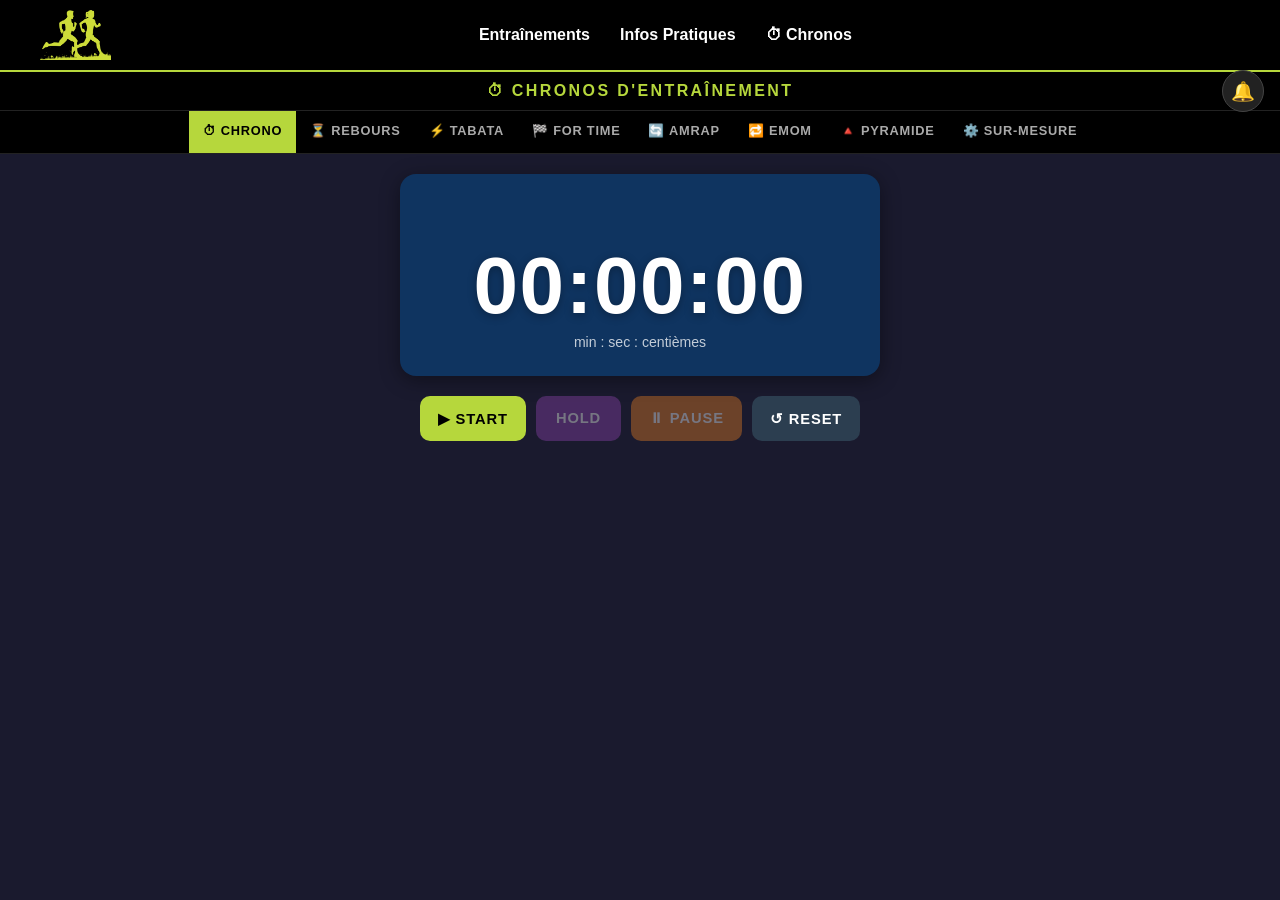
==== chrono.html @ 5da2db9c "Add files via upload" ====
<!DOCTYPE html>
<html lang="fr">
<head>
    <meta charset="UTF-8">
    <meta name="viewport" content="width=device-width, initial-scale=1.0">
    <link rel="icon" type="image/png" href="images/2090184-cddc39_ico.png">
    <title>Chronos d'entraînement</title>
    <link rel="stylesheet" href="style.css">
    <style>
        :root {
            --travail-bg:    #c0392b;
            --travail-bg2:   #e74c3c;
            --repos-bg:      #1a3a6b;
            --repos-bg2:     #2760ae;
            --countdown-bg:  #d35400;
            --countdown-bg2: #e67e22;
            --card-bg:       #0f3460;
            --neutral-bg:    #1a1a2e;
            --accent:        #b6d73c;
            --text-light:    #f0f0f0;
            --text-dim:      #aaa;
            --btn-radius:    10px;
            --shadow:        0 4px 20px rgba(0,0,0,0.4);
        }

        body { background: var(--neutral-bg); color: var(--text-light); }
        nav  { border-bottom: 2px solid var(--accent); }

        /* ── Bandeau titre ── */
        .chrono-topbar {
            background: #000;
            padding: 10px 20px;
            display: flex;
            align-items: center;
            justify-content: center;
            border-bottom: 1px solid #222;
            position: relative;
        }
        .chrono-topbar h2 {
            font-size: 1em;
            font-weight: 700;
            letter-spacing: 0.15em;
            text-transform: uppercase;
            color: var(--accent);
            margin: 0;
            text-align: center;
        }
        .btn-mute {
            position: absolute;
            right: 16px;
            background: #222;
            border: 1px solid #444;
            color: #fff;
            border-radius: 50%;
            width: 42px; height: 42px;
            font-size: 1.2em;
            cursor: pointer;
            display: flex;
            align-items: center;
            justify-content: center;
            transition: background 0.2s;
        }
        .btn-mute:hover { background: #333; }
        .btn-mute.muted { background: #c0392b; border-color: #e74c3c; }

        /* ── Onglets centrés ── */
        .chrono-tabs {
            display: flex;
            flex-wrap: wrap;
            justify-content: center;
            background: #000;
            border-bottom: 1px solid #222;
        }
        .chrono-tab {
            flex: 0 0 auto;
            padding: 12px 14px;
            background: none;
            border: none;
            color: var(--text-dim);
            font-family: sans-serif;
            font-size: 0.8em;
            font-weight: 700;
            text-transform: uppercase;
            letter-spacing: 0.06em;
            cursor: pointer;
            border-bottom: 3px solid transparent;
            transition: all 0.2s;
            white-space: nowrap;
        }
        .chrono-tab.active {
            color: #000;
            background: var(--accent);
            border-bottom-color: var(--accent);
        }
        .chrono-tab:hover { color: #fff; background: #1a1a1a; }

        /* Sur très petit écran, 2 lignes de 2-3 onglets */
        @media (max-width: 400px) {
            .chrono-tab { padding: 10px 10px; font-size: 0.72em; }
        }

        /* ── Panels ── */
        .chrono-panel { display: none; padding: 20px 16px; max-width: 480px; margin: 0 auto; }
        .chrono-panel.active { display: block; }

        /* ── Affichage principal ── */
        .phase-display {
            border-radius: 16px;
            padding: 28px 20px 22px;
            text-align: center;
            margin-bottom: 20px;
            transition: background 0.4s ease;
            background: var(--card-bg);
            box-shadow: var(--shadow);
        }
        .phase-display.phase-travail  { background: linear-gradient(135deg, var(--travail-bg), var(--travail-bg2)); }
        .phase-display.phase-repos    { background: linear-gradient(135deg, var(--repos-bg), var(--repos-bg2)); }
        .phase-display.phase-countdown {
            background: linear-gradient(135deg, var(--countdown-bg), var(--countdown-bg2));
            animation: pulse-cd 0.5s ease infinite alternate;
        }
        @keyframes pulse-cd {
            from { transform: scale(1); }
            to   { transform: scale(1.02); }
        }

        .phase-label {
            font-size: 1.4em; font-weight: 900;
            letter-spacing: 0.2em; text-transform: uppercase;
            color: rgba(255,255,255,0.9);
            margin-bottom: 6px; min-height: 1.6em;
        }
        .chrono-time {
            font-size: 5em; font-weight: 900; color: #fff;
            line-height: 1; letter-spacing: 0.02em;
            text-shadow: 0 2px 10px rgba(0,0,0,0.3);
            margin: 8px 0; font-variant-numeric: tabular-nums;
        }
        .chrono-time.small { font-size: 3.8em; }
        .chrono-sub  { font-size: 0.88em; color: rgba(255,255,255,0.75); margin-top: 6px; min-height: 1.4em; }
        .chrono-next { font-size: 0.82em; color: rgba(255,255,255,0.6); margin-top: 4px; font-style: italic; min-height: 1.2em; }

        .progress-bar-wrap {
            background: rgba(0,0,0,0.25); border-radius: 10px;
            height: 8px; margin-top: 14px; overflow: hidden;
        }
        .progress-bar-fill {
            height: 100%; border-radius: 10px;
            background: rgba(255,255,255,0.8); transition: width 0.5s linear;
        }

        /* ── Config ── */
        .chrono-config {
            background: #0f1b35; border-radius: 12px;
            padding: 16px; margin-bottom: 18px; border: 1px solid #1e3050;
        }
        .config-title {
            font-size: 0.85em; font-weight: 800;
            text-transform: uppercase; letter-spacing: 0.1em;
            color: var(--accent); margin: 0 0 12px;
        }
        .config-row {
            display: flex; align-items: center;
            gap: 10px; margin-bottom: 12px; flex-wrap: nowrap;
        }
        .config-row label { font-size: 0.85em; color: var(--text-dim); flex: 1; min-width: 110px; }

        /* Stepper +/- */
        .stepper {
            display: flex; align-items: center;
            border-radius: 10px; overflow: hidden; border: 1px solid #2a3a5a;
        }
        .btn-step {
            background: #1a2a4a; border: none; color: var(--accent);
            font-size: 1.3em; font-weight: 700;
            width: 42px; height: 42px; cursor: pointer;
            display: flex; align-items: center; justify-content: center;
            transition: background 0.15s; flex-shrink: 0;
            -webkit-tap-highlight-color: transparent;
        }
        .btn-step:hover  { background: #243a5a; }
        .btn-step:active { background: #0f1b35; }
        .config-input {
            background: #0f1b35; border: none;
            border-left: 1px solid #2a3a5a; border-right: 1px solid #2a3a5a;
            color: #fff; padding: 0; font-size: 1.1em; font-weight: 700;
            width: 60px; height: 42px; text-align: center;
            -moz-appearance: textfield;
        }
        .config-input::-webkit-outer-spin-button,
        .config-input::-webkit-inner-spin-button { -webkit-appearance: none; }
        .config-input:focus { outline: none; background: #1a2a4a; color: var(--accent); }

        /* ── Boutons contrôle ── */
        .chrono-controls {
            display: flex; gap: 10px;
            justify-content: center; flex-wrap: wrap;
        }
        .btn-chrono {
            padding: 14px 18px; border: none;
            border-radius: var(--btn-radius);
            font-family: sans-serif; font-size: 0.92em; font-weight: 700;
            letter-spacing: 0.06em; cursor: pointer;
            transition: all 0.15s ease; text-transform: uppercase;
            min-width: 85px;
            -webkit-tap-highlight-color: transparent;
        }
        .btn-chrono:active { transform: scale(0.96); }
        .btn-chrono:disabled { opacity: 0.4; cursor: not-allowed; transform: none; }

        /* Couleurs de base */
        .btn-start { background: var(--accent); color: #000; }
        .btn-start:hover:not(:disabled) { background: #a0c030; }

        .btn-hold  { background: #8e44ad; color: #fff; }
        .btn-hold:hover:not(:disabled) { background: #6c3483; }
        .btn-hold.btn-active { background: #f39c12; color: #000; }

        .btn-pause { background: #e67e22; color: #fff; }
        .btn-pause:hover:not(:disabled) { background: #d35400; }
        .btn-pause.btn-active { background: #c0392b; color: #fff; }

        .btn-reset { background: #2c3e50; color: #fff; }
        .btn-reset:hover { background: #1a252f; }

        /* ── Stats rounds ── */
        .rounds-display { display: flex; justify-content: center; gap: 24px; margin-bottom: 16px; }
        .round-stat .val { font-size: 2.2em; font-weight: 900; color: var(--accent); line-height: 1; text-align: center; }
        .round-stat .lbl { font-size: 0.72em; color: var(--text-dim); text-transform: uppercase; letter-spacing: 0.08em; text-align: center; }

        /* ── Séquence sur-mesure ── */
        .sequence-list { list-style: none; padding: 0; margin: 0 0 10px; }
        .sequence-item {
            display: flex; align-items: center; gap: 8px;
            padding: 8px 10px; background: #1a2a4a;
            border-radius: 8px; margin-bottom: 6px; border-left: 4px solid #2a3a5a;
        }
        .sequence-item.type-travail      { border-left-color: #e74c3c; }
        .sequence-item.type-repos        { border-left-color: #2760ae; }
        .sequence-item.type-echauffement { border-left-color: #3498db; }
        .sequence-item.type-retour       { border-left-color: #9b59b6; }

        .sequence-item {
            flex-wrap: wrap; box-sizing: border-box;
        }
        .sequence-item select {
            background: #0f1b35; border: 1px solid #2a3a5a;
            border-radius: 6px; color: #fff; padding: 7px 8px;
            font-size: 0.82em; flex: 1; min-width: 0; width: 100%;
            box-sizing: border-box;
        }
        .seq-bottom-row {
            display: flex; align-items: center; gap: 6px;
            width: 100%; margin-top: 6px; box-sizing: border-box;
        }
        .seq-stepper { display: flex; align-items: center; border-radius: 8px; overflow: hidden; border: 1px solid #2a3a5a; flex: 1; min-width: 0; }
        .seq-stepper .btn-step    { width: 36px; height: 36px; font-size: 1.1em; flex-shrink: 0; }
        .seq-stepper .config-input { flex: 1; height: 36px; font-size: 0.95em; min-width: 0; width: 0; }

        .btn-del-seq {
            background: #c0392b; border: none; color: #fff;
            border-radius: 6px; width: 36px; height: 36px;
            cursor: pointer; font-size: 0.9em;
            display: flex; align-items: center; justify-content: center; flex-shrink: 0;
        }
        @media (min-width: 400px) {
            .sequence-item { flex-wrap: nowrap; }
            .seq-bottom-row { width: auto; margin-top: 0; }
        }
        .btn-add-seq {
            width: 100%; padding: 11px; background: #1a2a4a;
            border: 1px dashed #2a3a5a; border-radius: 8px;
            color: var(--accent); font-size: 0.9em; cursor: pointer;
            transition: background 0.2s; font-weight: 600;
        }
        .btn-add-seq:hover { background: #243a5a; }

        /* Score counters FOR TIME / AMRAP */
        .score-counters {
            background: #0f1b35; border-radius: 12px;
            padding: 16px; border: 1px solid #1e3050;
            display: flex; flex-direction: column; gap: 12px;
        }
        .score-counter-row {
            display: flex; align-items: center;
            justify-content: space-between; gap: 12px;
        }
        .score-label {
            font-size: 1em; font-weight: 700;
            color: var(--text-light); letter-spacing: 0.08em;
            min-width: 100px;
        }
        .score-counters .stepper { flex-shrink: 0; }
        .score-counters .config-input {
            width: 70px; font-size: 1.3em; font-weight: 900;
            color: var(--accent);
        }
        .score-counters .btn-step {
            width: 48px; height: 48px; font-size: 1.5em;
        }

        /* ── Responsive ── */
        @media (max-width: 480px) {
            .chrono-time       { font-size: 4em; }
            .chrono-time.small { font-size: 3em; }
            .btn-chrono        { padding: 12px 12px; font-size: 0.85em; min-width: 72px; }
            .config-row label  { font-size: 0.8em; min-width: 90px; }
        }
    </style>
</head>
<body>

<nav>
    <div class="nav-container">
        <div class="logo">
            <a href="index.html"><img src="images/2090184-cddc39.png" alt="Logo"></a>
        </div>
        <ul>
            <li>
                <a href="#">Entraînements</a>
                <ul class="submenu">
                    <li><a href="index.html">Crosstraining - Renfo - Muscu</a></li>
                    <li><a href="LL_pompes.html">S'améliorer au LL et pompes</a></li>
                    <li><a href="course.html">Course à pied</a></li>
                    <li><a href="velo.html">Vélo</a></li>
                </ul>
            </li>
            <li>
                <a href="#">Infos Pratiques</a>
                <ul class="submenu">
                    <li><a href="mode_emploi.html">Modes d'emploi</a></li>
                    <li><a href="conseils.html">Conseils</a></li>
                </ul>
            </li>
            <li><a href="chrono.html">⏱ Chronos</a></li>
        </ul>
        <div class="nav-spacer"></div>
    </div>
</nav>

<div class="chrono-topbar">
    <h2>⏱ Chronos d'entraînement</h2>
    <button class="btn-mute" id="btn-mute-global" onclick="toggleMute()" title="Son on/off">🔔</button>
</div>

<div class="chrono-tabs">
    <button class="chrono-tab active" onclick="showTab('simple', this)">⏱ Chrono</button>
    <button class="chrono-tab" onclick="showTab('countdown', this)">⏳ Rebours</button>
    <button class="chrono-tab" onclick="showTab('tabata', this)">⚡ Tabata</button>
    <button class="chrono-tab" onclick="showTab('fortime', this)">🏁 For Time</button>
    <button class="chrono-tab" onclick="showTab('amrap', this)">🔄 AMRAP</button>
    <button class="chrono-tab" onclick="showTab('emom', this)">🔁 EMOM</button>
    <button class="chrono-tab" onclick="showTab('pyramide', this)">🔺 Pyramide</button>
    <button class="chrono-tab" onclick="showTab('surmesure', this)">⚙️ Sur-Mesure</button>
</div>

<!-- ══════════════════════════════
     PANEL 1 — CHRONOMÈTRE
══════════════════════════════ -->
<div class="chrono-panel active" id="panel-simple">
    <div class="phase-display" id="simple-display">
        <div class="phase-label" id="simple-label"></div>
        <div class="chrono-time" id="simple-time">00:00:00</div>
        <div class="chrono-sub">min : sec : centièmes</div>
    </div>
    <div class="chrono-controls">
        <button class="btn-chrono btn-start" id="btn-simple-start" onclick="simpleStart()">▶ Start</button>
        <button class="btn-chrono btn-hold"  id="btn-simple-hold"  onclick="simpleHold()"  disabled>Hold</button>
        <button class="btn-chrono btn-pause" id="btn-simple-pause" onclick="simplePause()" disabled>⏸ Pause</button>
        <button class="btn-chrono btn-reset" onclick="simpleReset()">↺ Reset</button>
    </div>
</div>

<!-- ══════════════════════════════
     PANEL 2 — COMPTE À REBOURS
══════════════════════════════ -->
<div class="chrono-panel" id="panel-countdown">
    <div class="chrono-config">
        <p class="config-title">⚙️ Configuration</p>
        <div class="config-row">
            <label>Minutes</label>
            <div class="stepper">
                <button class="btn-step" onclick="step('cd-min', -1)">−</button>
                <input type="number" class="config-input" id="cd-min" value="10" min="0" max="99">
                <button class="btn-step" onclick="step('cd-min', 1)">+</button>
            </div>
        </div>
        <div class="config-row">
            <label>Secondes</label>
            <div class="stepper">
                <button class="btn-step" onclick="step('cd-sec', -5)">−</button>
                <input type="number" class="config-input" id="cd-sec" value="0" min="0" max="55" step="5">
                <button class="btn-step" onclick="step('cd-sec', 5)">+</button>
            </div>
        </div>
    </div>
    <div class="phase-display" id="countdown-display">
        <div class="phase-label" id="countdown-label">PRÊT</div>
        <div class="chrono-time" id="countdown-time">10:00</div>
        <div class="chrono-sub" id="countdown-sub"></div>
        <div class="progress-bar-wrap">
            <div class="progress-bar-fill" id="countdown-bar" style="width:100%"></div>
        </div>
    </div>
    <div class="chrono-controls">
        <button class="btn-chrono btn-start" id="btn-cd-start" onclick="countdownStart()">▶ Start</button>
        <button class="btn-chrono btn-pause" id="btn-cd-pause" onclick="countdownPause()" disabled>⏸ Pause</button>
        <button class="btn-chrono btn-reset" onclick="countdownReset()">↺ Reset</button>
    </div>
</div>

<!-- ══════════════════════════════
     PANEL 3 — TABATA
══════════════════════════════ -->
<div class="chrono-panel" id="panel-tabata">
    <div class="chrono-config">
        <p class="config-title">⚙️ Configuration</p>
        <div class="config-row">
            <label>Travail (sec)</label>
            <div class="stepper">
                <button class="btn-step" onclick="step('tab-work', -5)">−</button>
                <input type="number" class="config-input" id="tab-work" value="20" min="1" max="3600">
                <button class="btn-step" onclick="step('tab-work', 5)">+</button>
            </div>
        </div>
        <div class="config-row">
            <label>Pause (sec)</label>
            <div class="stepper">
                <button class="btn-step" onclick="step('tab-rest', -5)">−</button>
                <input type="number" class="config-input" id="tab-rest" value="10" min="1" max="3600">
                <button class="btn-step" onclick="step('tab-rest', 5)">+</button>
            </div>
        </div>
        <div class="config-row">
            <label>Rounds</label>
            <div class="stepper">
                <button class="btn-step" onclick="step('tab-rounds', -1)">−</button>
                <input type="number" class="config-input" id="tab-rounds" value="8" min="1" max="99">
                <button class="btn-step" onclick="step('tab-rounds', 1)">+</button>
            </div>
        </div>
    </div>
    <div class="rounds-display">
        <div class="round-stat"><div class="val" id="tab-cur">0</div><div class="lbl">Round</div></div>
        <div class="round-stat"><div class="val" id="tab-tot">8</div><div class="lbl">Total</div></div>
    </div>
    <div class="phase-display" id="tabata-display">
        <div class="phase-label" id="tabata-label">PRÊT</div>
        <div class="chrono-time small" id="tabata-time">20</div>
        <div class="chrono-sub" id="tabata-sub"></div>
        <div class="chrono-next" id="tabata-next"></div>
        <div class="progress-bar-wrap"><div class="progress-bar-fill" id="tabata-bar" style="width:100%"></div></div>
    </div>
    <div class="chrono-controls">
        <button class="btn-chrono btn-start" id="btn-tab-start" onclick="tabataStart()">▶ Start</button>
        <button class="btn-chrono btn-pause" id="btn-tab-pause" onclick="tabataPause()" disabled>⏸ Pause</button>
        <button class="btn-chrono btn-reset" onclick="tabataReset()">↺ Reset</button>
    </div>
</div>

<!-- ══════════════════════════════
     PANEL 4 — FOR TIME
══════════════════════════════ -->
<div class="chrono-panel" id="panel-fortime">
    <div class="phase-display" id="fortime-display">
        <div class="phase-label" id="fortime-label">PRÊT</div>
        <div class="chrono-time" id="fortime-time">00:00:00</div>
        <div class="chrono-sub">min : sec : centièmes</div>
    </div>
    <p style="text-align:center; color:var(--text-dim); font-size:0.85em; font-style:italic; margin: 0 0 16px;">
        💡 Lance le chrono et note ton score au fur et à mesure
    </p>
    <div class="score-counters">
        <div class="score-counter-row">
            <span class="score-label">🔁 ROUNDS</span>
            <div class="stepper">
                <button class="btn-step" onclick="scoreStep('ft-rounds', -1)">−</button>
                <input type="number" class="config-input" id="ft-rounds" value="0" min="0" max="999" readonly>
                <button class="btn-step" onclick="scoreStep('ft-rounds', 1)">+</button>
            </div>
        </div>
        <div class="score-counter-row">
            <span class="score-label">💪 REPS</span>
            <div class="stepper">
                <button class="btn-step" onclick="scoreStep('ft-reps', -1)">−</button>
                <input type="number" class="config-input" id="ft-reps" value="0" min="0" max="9999" readonly>
                <button class="btn-step" onclick="scoreStep('ft-reps', 1)">+</button>
            </div>
        </div>
    </div>
    <div class="chrono-controls" style="margin-top:16px;">
        <button class="btn-chrono btn-start" id="btn-ft-start" onclick="fortimeStart()">▶ Start</button>
        <button class="btn-chrono btn-pause" id="btn-ft-pause" onclick="fortimePause()" disabled>⏸ Pause</button>
        <button class="btn-chrono btn-reset" onclick="fortimeReset()">↺ Reset</button>
    </div>
</div>

<!-- ══════════════════════════════
     PANEL 5 — AMRAP
══════════════════════════════ -->
<div class="chrono-panel" id="panel-amrap">
    <div class="chrono-config">
        <p class="config-title">⚙️ Configuration</p>
        <div class="config-row">
            <label>Minutes</label>
            <div class="stepper">
                <button class="btn-step" onclick="step('amrap-min', -1)">−</button>
                <input type="number" class="config-input" id="amrap-min" value="20" min="0" max="99">
                <button class="btn-step" onclick="step('amrap-min', 1)">+</button>
            </div>
        </div>
        <div class="config-row">
            <label>Secondes</label>
            <div class="stepper">
                <button class="btn-step" onclick="step('amrap-sec', -5)">−</button>
                <input type="number" class="config-input" id="amrap-sec" value="0" min="0" max="55" step="5">
                <button class="btn-step" onclick="step('amrap-sec', 5)">+</button>
            </div>
        </div>
    </div>
    <div class="phase-display" id="amrap-display">
        <div class="phase-label" id="amrap-label">PRÊT</div>
        <div class="chrono-time" id="amrap-time">20:00</div>
        <div class="chrono-sub" id="amrap-sub"></div>
        <div class="progress-bar-wrap">
            <div class="progress-bar-fill" id="amrap-bar" style="width:100%"></div>
        </div>
    </div>
    <p style="text-align:center; color:var(--text-dim); font-size:0.85em; font-style:italic; margin: 0 0 16px;">
        💡 Lance le décompte et note ton score au fur et à mesure
    </p>
    <div class="score-counters">
        <div class="score-counter-row">
            <span class="score-label">🔁 ROUNDS</span>
            <div class="stepper">
                <button class="btn-step" onclick="scoreStep('amrap-rounds', -1)">−</button>
                <input type="number" class="config-input" id="amrap-rounds" value="0" min="0" max="999" readonly>
                <button class="btn-step" onclick="scoreStep('amrap-rounds', 1)">+</button>
            </div>
        </div>
        <div class="score-counter-row">
            <span class="score-label">💪 REPS</span>
            <div class="stepper">
                <button class="btn-step" onclick="scoreStep('amrap-reps', -1)">−</button>
                <input type="number" class="config-input" id="amrap-reps" value="0" min="0" max="9999" readonly>
                <button class="btn-step" onclick="scoreStep('amrap-reps', 1)">+</button>
            </div>
        </div>
    </div>
    <div class="chrono-controls" style="margin-top:16px;">
        <button class="btn-chrono btn-start" id="btn-amrap-start" onclick="amrapStart()">▶ Start</button>
        <button class="btn-chrono btn-pause" id="btn-amrap-pause" onclick="amrapPause()" disabled>⏸ Pause</button>
        <button class="btn-chrono btn-reset" onclick="amrapReset()">↺ Reset</button>
    </div>
</div>

<!-- ══════════════════════════════
     PANEL 6 — EMOM
══════════════════════════════ -->
<div class="chrono-panel" id="panel-emom">
    <div class="chrono-config">
        <p class="config-title">⚙️ Configuration</p>
        <div class="config-row">
            <label>Durée totale (min)</label>
            <div class="stepper">
                <button class="btn-step" onclick="step('emom-min', -1)">−</button>
                <input type="number" class="config-input" id="emom-min" value="10" min="1" max="99">
                <button class="btn-step" onclick="step('emom-min', 1)">+</button>
            </div>
        </div>
        <div style="font-size:0.8em; color:var(--text-dim); margin-top:4px;">
            ℹ️ À chaque nouvelle minute : exécuter les exercices prévus. Le reste de la minute = repos.
        </div>
    </div>
    <div class="rounds-display">
        <div class="round-stat"><div class="val" id="emom-cur">0</div><div class="lbl">Minute</div></div>
        <div class="round-stat"><div class="val" id="emom-tot">10</div><div class="lbl">Total</div></div>
        <div class="round-stat"><div class="val" id="emom-sec-val">60</div><div class="lbl">Sec restantes</div></div>
    </div>
    <div class="phase-display" id="emom-display">
        <div class="phase-label" id="emom-label">PRÊT</div>
        <div class="chrono-time small" id="emom-time">60</div>
        <div class="chrono-sub" id="emom-sub">Dans la minute, effectuez les exercices prévus</div>
        <div class="chrono-next" id="emom-next"></div>
        <div class="progress-bar-wrap"><div class="progress-bar-fill" id="emom-bar" style="width:100%"></div></div>
    </div>
    <div class="chrono-controls">
        <button class="btn-chrono btn-start" id="btn-emom-start" onclick="emomStart()">▶ Start</button>
        <button class="btn-chrono btn-pause" id="btn-emom-pause" onclick="emomPause()" disabled>⏸ Pause</button>
        <button class="btn-chrono btn-reset" onclick="emomReset()">↺ Reset</button>
    </div>
</div>

<!-- ══════════════════════════════
     PANEL 5 — PYRAMIDE
══════════════════════════════ -->
<div class="chrono-panel" id="panel-pyramide">
    <div class="chrono-config">
        <p class="config-title">⚙️ Configuration</p>
        <div class="config-row">
            <label>Travail (sec)</label>
            <div class="stepper">
                <button class="btn-step" onclick="step('pyr-work', -5)">−</button>
                <input type="number" class="config-input" id="pyr-work" value="30" min="1" max="3600">
                <button class="btn-step" onclick="step('pyr-work', 5)">+</button>
            </div>
        </div>
        <div class="config-row">
            <label>Pause (sec)</label>
            <div class="stepper">
                <button class="btn-step" onclick="step('pyr-rest', -5)">−</button>
                <input type="number" class="config-input" id="pyr-rest" value="10" min="1" max="3600">
                <button class="btn-step" onclick="step('pyr-rest', 5)">+</button>
            </div>
        </div>
        <div class="config-row">
            <label>Séries (montée)</label>
            <div class="stepper">
                <button class="btn-step" onclick="step('pyr-series', -1)">−</button>
                <input type="number" class="config-input" id="pyr-series" value="5" min="2" max="20">
                <button class="btn-step" onclick="step('pyr-series', 1)">+</button>
            </div>
        </div>
        <div style="font-size:0.8em; color:var(--text-dim); margin-top:4px;">
            ℹ️ Monte puis redescend automatiquement
        </div>
    </div>
    <div class="rounds-display">
        <div class="round-stat"><div class="val" id="pyr-cur">0</div><div class="lbl">Série</div></div>
        <div class="round-stat"><div class="val" id="pyr-tot">9</div><div class="lbl">Total</div></div>
    </div>
    <div class="phase-display" id="pyramide-display">
        <div class="phase-label" id="pyramide-label">PRÊT</div>
        <div class="chrono-time small" id="pyramide-time">30</div>
        <div class="chrono-sub" id="pyramide-sub"></div>
        <div class="chrono-next" id="pyramide-next"></div>
        <div class="progress-bar-wrap"><div class="progress-bar-fill" id="pyramide-bar" style="width:100%"></div></div>
    </div>
    <div class="chrono-controls">
        <button class="btn-chrono btn-start" id="btn-pyr-start" onclick="pyramideStart()">▶ Start</button>
        <button class="btn-chrono btn-pause" id="btn-pyr-pause" onclick="pyramidePause()" disabled>⏸ Pause</button>
        <button class="btn-chrono btn-reset" onclick="pyramideReset()">↺ Reset</button>
    </div>
</div>

<!-- ══════════════════════════════
     PANEL 5 — CHRONO SUR-MESURE
══════════════════════════════ -->
<div class="chrono-panel" id="panel-surmesure">
    <div class="chrono-config">
        <p class="config-title">⚙️ Construire la séquence</p>
        <ul class="sequence-list" id="seq-list"></ul>
        <button class="btn-add-seq" onclick="addSeqItem()">+ Ajouter une phase</button>
        <div class="config-row" style="margin-top:14px;">
            <label>Répéter la séquence</label>
            <div class="stepper">
                <button class="btn-step" onclick="step('seq-repeat', -1)">−</button>
                <input type="number" class="config-input" id="seq-repeat" value="1" min="1" max="20">
                <button class="btn-step" onclick="step('seq-repeat', 1)">+</button>
            </div>
            <span style="font-size:0.82em; color:var(--text-dim);">fois</span>
        </div>
    </div>
    <div class="rounds-display">
        <div class="round-stat"><div class="val" id="seq-cur">0</div><div class="lbl">Phase</div></div>
        <div class="round-stat"><div class="val" id="seq-tot">0</div><div class="lbl">Total</div></div>
        <div class="round-stat"><div class="val" id="seq-rep">0</div><div class="lbl">Répét.</div></div>
    </div>
    <div class="phase-display" id="surmesure-display">
        <div class="phase-label" id="surmesure-label">PRÊT</div>
        <div class="chrono-time small" id="surmesure-time">--</div>
        <div class="chrono-sub" id="surmesure-sub"></div>
        <div class="chrono-next" id="surmesure-next"></div>
        <div class="progress-bar-wrap"><div class="progress-bar-fill" id="surmesure-bar" style="width:100%"></div></div>
    </div>
    <div class="chrono-controls">
        <button class="btn-chrono btn-start" id="btn-seq-start" onclick="seqStart()">▶ Start</button>
        <button class="btn-chrono btn-pause" id="btn-seq-pause" onclick="seqPause()" disabled>⏸ Pause</button>
        <button class="btn-chrono btn-reset" onclick="seqReset()">↺ Reset</button>
    </div>
</div>

<button id="backToTop" title="Retour en haut">↑</button>

<script>
/* ══════════════════════════════════════════
   UTILITAIRES
══════════════════════════════════════════ */
var isMuted = false;
var audioCtx = null;

function getAudioCtx() {
    if (!audioCtx) audioCtx = new (window.AudioContext || window.webkitAudioContext)();
    return audioCtx;
}
function playBeep(freq, dur, vol) {
    if (isMuted) return;
    try {
        var ctx = getAudioCtx();
        var osc = ctx.createOscillator();
        var gain = ctx.createGain();
        osc.connect(gain); gain.connect(ctx.destination);
        osc.frequency.value = freq; osc.type = 'sine';
        gain.gain.setValueAtTime(vol || 0.4, ctx.currentTime);
        gain.gain.exponentialRampToValueAtTime(0.001, ctx.currentTime + dur);
        osc.start(ctx.currentTime); osc.stop(ctx.currentTime + dur);
    } catch(e) {}
}
function bipTravail()   { playBeep(880,0.12,0.5); setTimeout(function(){playBeep(880,0.12,0.5);},180); }
function bipPause()     { playBeep(440,0.4,0.4); }
function bipCountdown() { playBeep(660,0.1,0.3); }
function bipFin()       { playBeep(1046,0.15,0.5); setTimeout(function(){playBeep(1046,0.15,0.5);},200); setTimeout(function(){playBeep(1046,0.3,0.5);},400); }

function toggleMute() {
    isMuted = !isMuted;
    var btn = document.getElementById('btn-mute-global');
    btn.textContent = isMuted ? '🔕' : '🔔';
    btn.classList.toggle('muted', isMuted);
}

function pad(n) { return n < 10 ? '0' + n : '' + n; }

/* Format sec → affichage min:sec si >= 60, sinon juste sec */
function fmtSec(s) {
    if (s >= 60) { return pad(Math.floor(s/60)) + ':' + pad(s % 60); }
    return '' + s;
}
function formatMSec(ms) {
    var m  = Math.floor(ms / 60000);
    var s  = Math.floor((ms % 60000) / 1000);
    var cs = Math.floor((ms % 1000) / 10);
    return pad(m) + ':' + pad(s) + ':' + pad(cs);
}

function showTab(name, btn) {
    document.querySelectorAll('.chrono-panel').forEach(function(p){ p.classList.remove('active'); });
    document.querySelectorAll('.chrono-tab').forEach(function(t){ t.classList.remove('active'); });
    document.getElementById('panel-' + name).classList.add('active');
    btn.classList.add('active');
}

function setPhaseStyle(el, phase) {
    el.classList.remove('phase-travail','phase-repos','phase-countdown');
    if (phase) el.classList.add('phase-' + phase);
}

function step(id, delta) {
    var input = document.getElementById(id);
    var val = parseInt(input.value) || 0;
    var min = parseInt(input.min) !== undefined ? parseInt(input.min) : 0;
    var max = parseInt(input.max) || 9999;
    var newVal;
    // Si delta est un multiple de 5, on arrondit au multiple de |delta| le plus proche
    var absDelta = Math.abs(delta);
    if (absDelta > 1 && absDelta % 5 === 0) {
        if (delta > 0) {
            newVal = Math.ceil((val + 1) / absDelta) * absDelta;
        } else {
            newVal = Math.floor((val - 1) / absDelta) * absDelta;
        }
    } else {
        newVal = val + delta;
    }
    input.value = Math.max(min, Math.min(max, newVal));
}

/* Active/désactive visuellement un bouton (hold/pause) */
function setBtnActive(id, active) {
    var btn = document.getElementById(id);
    if (active) btn.classList.add('btn-active');
    else btn.classList.remove('btn-active');
}

/* ══════════════════════════════════════════
   1. CHRONOMÈTRE SIMPLE
══════════════════════════════════════════ */
var simpleInterval = null;
var simpleMs = 0;
var simpleRunning = false;
var simpleHeld = false;

function simpleStart() {
    if (simpleRunning) return;
    simpleRunning = true;
    var last = Date.now() - simpleMs;
    simpleInterval = setInterval(function() {
        simpleMs = Date.now() - last;
        if (!simpleHeld) document.getElementById('simple-time').textContent = formatMSec(simpleMs);
    }, 30);
    document.getElementById('btn-simple-start').disabled = true;
    document.getElementById('btn-simple-hold').disabled  = false;
    document.getElementById('btn-simple-pause').disabled = false;
    document.getElementById('simple-label').textContent  = '🏃 EN COURS';
    setPhaseStyle(document.getElementById('simple-display'), 'travail');
}

function simpleHold() {
    simpleHeld = !simpleHeld;
    setBtnActive('btn-simple-hold', simpleHeld);
    document.getElementById('simple-label').textContent = simpleHeld ? '⏸ FIGÉ' : '🏃 EN COURS';
}

function simplePause() {
    if (!simpleRunning) return;
    clearInterval(simpleInterval);
    simpleRunning = false; simpleHeld = false;
    setBtnActive('btn-simple-hold', false);
    setBtnActive('btn-simple-pause', true);
    document.getElementById('btn-simple-start').disabled = false;
    document.getElementById('btn-simple-pause').disabled = false;
    document.getElementById('btn-simple-hold').disabled  = true;
    document.getElementById('simple-label').textContent  = '⏸ EN PAUSE';
    setPhaseStyle(document.getElementById('simple-display'), '');
}

function simpleReset() {
    clearInterval(simpleInterval);
    simpleMs = 0; simpleRunning = false; simpleHeld = false;
    document.getElementById('simple-time').textContent   = '00:00:00';
    document.getElementById('simple-label').textContent  = '';
    document.getElementById('btn-simple-start').disabled = false;
    document.getElementById('btn-simple-pause').disabled = true;
    document.getElementById('btn-simple-hold').disabled  = true;
    setBtnActive('btn-simple-hold', false);
    setBtnActive('btn-simple-pause', false);
    setPhaseStyle(document.getElementById('simple-display'), '');
}

/* ══════════════════════════════════════════
   2. COMPTE À REBOURS
══════════════════════════════════════════ */
var cdInterval = null;
var cdMs = 0; var cdTotal = 0; var cdRunning = false;

function countdownStart() {
    if (cdRunning) return;
    if (cdMs === 0) {
        var m = parseInt(document.getElementById('cd-min').value)||0;
        var s = parseInt(document.getElementById('cd-sec').value)||0;
        cdTotal = (m*60+s)*1000; cdMs = cdTotal;
        if (cdMs<=0) return;
    }
    cdRunning = true;
    setBtnActive('btn-cd-pause', false);
    document.getElementById('countdown-label').textContent = '🔥 EN COURS';
    setPhaseStyle(document.getElementById('countdown-display'), 'travail');
    document.getElementById('btn-cd-start').disabled = true;
    document.getElementById('btn-cd-pause').disabled = false;
    var last = Date.now();
    cdInterval = setInterval(function() {
        var now = Date.now(); cdMs -= (now-last); last = now;
        if (cdMs<=0) {
            cdMs=0; clearInterval(cdInterval); cdRunning=false;
            document.getElementById('countdown-time').textContent = '00:00';
            document.getElementById('countdown-label').textContent = '✅ TERMINÉ !';
            document.getElementById('countdown-bar').style.width = '0%';
            setPhaseStyle(document.getElementById('countdown-display'),'repos');
            bipFin();
            document.getElementById('btn-cd-start').disabled = false;
            document.getElementById('btn-cd-pause').disabled = true;
            return;
        }
        var secLeft = Math.ceil(cdMs/1000);
        if (secLeft<=3) { bipCountdown(); setPhaseStyle(document.getElementById('countdown-display'),'countdown'); document.getElementById('countdown-label').textContent = secLeft+'...'; }
        document.getElementById('countdown-time').textContent = pad(Math.floor(cdMs/60000))+':'+pad(Math.floor((cdMs%60000)/1000));
        document.getElementById('countdown-bar').style.width = ((cdMs/cdTotal)*100)+'%';
    }, 100);
}

function countdownPause() {
    if (!cdRunning) return;
    clearInterval(cdInterval); cdRunning = false;
    setBtnActive('btn-cd-pause', true);
    document.getElementById('countdown-label').textContent = '⏸ EN PAUSE';
    setPhaseStyle(document.getElementById('countdown-display'),'');
    document.getElementById('btn-cd-start').disabled = false;
    document.getElementById('btn-cd-pause').disabled = false;
}

function countdownReset() {
    clearInterval(cdInterval); cdMs=0; cdTotal=0; cdRunning=false;
    var m=parseInt(document.getElementById('cd-min').value)||0;
    var s=parseInt(document.getElementById('cd-sec').value)||0;
    document.getElementById('countdown-time').textContent = pad(m)+':'+pad(s);
    document.getElementById('countdown-label').textContent = 'PRÊT';
    document.getElementById('countdown-bar').style.width = '100%';
    document.getElementById('btn-cd-start').disabled = false;
    document.getElementById('btn-cd-pause').disabled = true;
    setBtnActive('btn-cd-pause', false);
    setPhaseStyle(document.getElementById('countdown-display'),'');
}

/* ══════════════════════════════════════════
   3. TABATA
══════════════════════════════════════════ */
var tabInterval=null; var tabRunning=false;
var tabPhase='travail'; var tabSec=0; var tabTotalSec=0;
var tabCurRound=0; var tabTotRounds=0;

function tabataStart() {
    if (tabRunning) return;
    if (tabCurRound===0) {
        tabTotRounds = parseInt(document.getElementById('tab-rounds').value)||8;
        tabCurRound=1; tabPhase='travail';
        tabSec = parseInt(document.getElementById('tab-work').value)||20;
        tabTotalSec=tabSec;
        document.getElementById('tab-tot').textContent=tabTotRounds;
        bipTravail(); tabataRender();
    }
    tabRunning=true;
    setBtnActive('btn-tab-pause', false);
    document.getElementById('btn-tab-start').disabled=true;
    document.getElementById('btn-tab-pause').disabled=false;
    tabInterval = setInterval(function() {
        tabSec--;
        if (tabSec<=3 && tabSec>0) { bipCountdown(); setPhaseStyle(document.getElementById('tabata-display'),'countdown'); document.getElementById('tabata-label').textContent=tabSec+'...'; document.getElementById('tabata-time').textContent=tabSec; }
        else if (tabSec<=0) { tabNextPhase(); }
        else { tabataRender(); }
    }, 1000);
}

function tabNextPhase() {
    if (tabPhase==='travail') {
        var rest=parseInt(document.getElementById('tab-rest').value)||10;
        if (rest>0) { tabPhase='repos'; tabSec=rest; tabTotalSec=rest; bipPause(); }
        else { tabAdvanceRound(); return; }
    } else { tabAdvanceRound(); return; }
    tabataRender();
}

function tabAdvanceRound() {
    if (tabCurRound>=tabTotRounds) {
        clearInterval(tabInterval); tabRunning=false;
        document.getElementById('tabata-label').textContent='✅ TERMINÉ !';
        document.getElementById('tabata-time').textContent='0';
        document.getElementById('tabata-sub').textContent=tabTotRounds+' rounds complétés';
        document.getElementById('tabata-next').textContent='';
        document.getElementById('tabata-bar').style.width='0%';
        setPhaseStyle(document.getElementById('tabata-display'),'repos');
        bipFin();
        document.getElementById('btn-tab-start').disabled=false;
        document.getElementById('btn-tab-pause').disabled=true;
        return;
    }
    tabCurRound++; tabPhase='travail';
    tabSec=parseInt(document.getElementById('tab-work').value)||20;
    tabTotalSec=tabSec; bipTravail(); tabataRender();
}

function tabataRender() {
    document.getElementById('tab-cur').textContent=tabCurRound;
    document.getElementById('tabata-time').textContent=fmtSec(tabSec);
    setPhaseStyle(document.getElementById('tabata-display'),tabPhase);
    document.getElementById('tabata-label').textContent=tabPhase==='travail'?'🔥 TRAVAIL':'😮‍💨 PAUSE';
    document.getElementById('tabata-sub').textContent='Round '+tabCurRound+' / '+tabTotRounds;
    var nextLbl=tabPhase==='travail'?'Pause':'Travail (Round '+Math.min(tabCurRound+1,tabTotRounds)+')';
    document.getElementById('tabata-next').textContent='Prochain : '+nextLbl;
    document.getElementById('tabata-bar').style.width=((tabSec/tabTotalSec)*100)+'%';
}

function tabataPause() {
    if (!tabRunning) return;
    clearInterval(tabInterval); tabRunning=false;
    setBtnActive('btn-tab-pause', true);
    document.getElementById('btn-tab-start').disabled=false;
    document.getElementById('btn-tab-pause').disabled=false;
    document.getElementById('tabata-label').textContent='⏸ EN PAUSE';
    setPhaseStyle(document.getElementById('tabata-display'),'');
}

function tabataReset() {
    clearInterval(tabInterval); tabRunning=false; tabCurRound=0; tabSec=0;
    document.getElementById('tabata-label').textContent='PRÊT';
    document.getElementById('tabata-time').textContent=fmtSec(parseInt(document.getElementById('tab-work').value)||20);
    document.getElementById('tabata-sub').textContent='';
    document.getElementById('tabata-next').textContent='';
    document.getElementById('tabata-bar').style.width='100%';
    document.getElementById('tab-cur').textContent='0';
    document.getElementById('tab-tot').textContent=document.getElementById('tab-rounds').value||8;
    document.getElementById('btn-tab-start').disabled=false;
    document.getElementById('btn-tab-pause').disabled=true;
    setBtnActive('btn-tab-pause', false);
    setPhaseStyle(document.getElementById('tabata-display'),'');
}

/* ══════════════════════════════════════════
   SCORE STEP — commun FOR TIME et AMRAP
══════════════════════════════════════════ */
function scoreStep(id, delta) {
    var input = document.getElementById(id);
    var val = parseInt(input.value) || 0;
    var min = parseInt(input.min) || 0;
    var max = parseInt(input.max) || 9999;
    input.value = Math.max(min, Math.min(max, val + delta));
}

/* ══════════════════════════════════════════
   4. FOR TIME
══════════════════════════════════════════ */
var ftInterval = null;
var ftMs = 0;
var ftRunning = false;

function fortimeStart() {
    if (ftRunning) return;
    ftRunning = true;
    var last = Date.now() - ftMs;
    ftInterval = setInterval(function() {
        ftMs = Date.now() - last;
        document.getElementById('fortime-time').textContent = formatMSec(ftMs);
    }, 30);
    document.getElementById('fortime-label').textContent  = '🏁 EN COURS';
    setPhaseStyle(document.getElementById('fortime-display'), 'travail');
    document.getElementById('btn-ft-start').disabled = true;
    document.getElementById('btn-ft-pause').disabled = false;
    setBtnActive('btn-ft-pause', false);
}

function fortimePause() {
    if (!ftRunning) return;
    clearInterval(ftInterval); ftRunning = false;
    setBtnActive('btn-ft-pause', true);
    document.getElementById('btn-ft-start').disabled = false;
    document.getElementById('btn-ft-pause').disabled = false;
    document.getElementById('fortime-label').textContent = '⏸ EN PAUSE';
    setPhaseStyle(document.getElementById('fortime-display'), '');
}

function fortimeReset() {
    clearInterval(ftInterval); ftMs = 0; ftRunning = false;
    document.getElementById('fortime-time').textContent  = '00:00:00';
    document.getElementById('fortime-label').textContent = 'PRÊT';
    document.getElementById('btn-ft-start').disabled = false;
    document.getElementById('btn-ft-pause').disabled = true;
    document.getElementById('ft-rounds').value = 0;
    document.getElementById('ft-reps').value   = 0;
    setBtnActive('btn-ft-pause', false);
    setPhaseStyle(document.getElementById('fortime-display'), '');
}

/* ══════════════════════════════════════════
   5. AMRAP
══════════════════════════════════════════ */
var amrapInterval = null;
var amrapMs = 0;
var amrapTotal = 0;
var amrapRunning = false;

function amrapStart() {
    if (amrapRunning) return;
    if (amrapMs === 0) {
        var m = parseInt(document.getElementById('amrap-min').value) || 0;
        var s = parseInt(document.getElementById('amrap-sec').value) || 0;
        amrapTotal = (m * 60 + s) * 1000;
        amrapMs = amrapTotal;
        if (amrapMs <= 0) return;
    }
    amrapRunning = true;
    setBtnActive('btn-amrap-pause', false);
    document.getElementById('amrap-label').textContent = '🔄 EN COURS';
    setPhaseStyle(document.getElementById('amrap-display'), 'travail');
    document.getElementById('btn-amrap-start').disabled = true;
    document.getElementById('btn-amrap-pause').disabled = false;
    var last = Date.now();
    amrapInterval = setInterval(function() {
        var now = Date.now(); amrapMs -= (now - last); last = now;
        if (amrapMs <= 0) {
            amrapMs = 0; clearInterval(amrapInterval); amrapRunning = false;
            document.getElementById('amrap-time').textContent  = '00:00';
            document.getElementById('amrap-label').textContent = '✅ TERMINÉ !';
            var r = document.getElementById('amrap-rounds').value;
            var rp = document.getElementById('amrap-reps').value;
            document.getElementById('amrap-sub').textContent   = 'Score : ' + r + ' rounds + ' + rp + ' reps';
            document.getElementById('amrap-bar').style.width   = '0%';
            setPhaseStyle(document.getElementById('amrap-display'), 'repos');
            bipFin();
            document.getElementById('btn-amrap-start').disabled = false;
            document.getElementById('btn-amrap-pause').disabled = true;
            return;
        }
        var secLeft = Math.ceil(amrapMs / 1000);
        if (secLeft <= 3) {
            bipCountdown();
            setPhaseStyle(document.getElementById('amrap-display'), 'countdown');
            document.getElementById('amrap-label').textContent = secLeft + '...';
        }
        var mm = Math.floor(amrapMs / 60000);
        var ss = Math.floor((amrapMs % 60000) / 1000);
        document.getElementById('amrap-time').textContent = pad(mm) + ':' + pad(ss);
        document.getElementById('amrap-sub').textContent  = 'Rounds : ' + document.getElementById('amrap-rounds').value + '  |  Reps : ' + document.getElementById('amrap-reps').value;
        document.getElementById('amrap-bar').style.width  = ((amrapMs / amrapTotal) * 100) + '%';
    }, 100);
}

function amrapPause() {
    if (!amrapRunning) return;
    clearInterval(amrapInterval); amrapRunning = false;
    setBtnActive('btn-amrap-pause', true);
    document.getElementById('btn-amrap-start').disabled = false;
    document.getElementById('btn-amrap-pause').disabled = false;
    document.getElementById('amrap-label').textContent  = '⏸ EN PAUSE';
    setPhaseStyle(document.getElementById('amrap-display'), '');
}

function amrapReset() {
    clearInterval(amrapInterval); amrapMs = 0; amrapTotal = 0; amrapRunning = false;
    var m = parseInt(document.getElementById('amrap-min').value) || 0;
    var s = parseInt(document.getElementById('amrap-sec').value) || 0;
    document.getElementById('amrap-time').textContent  = pad(m) + ':' + pad(s);
    document.getElementById('amrap-label').textContent = 'PRÊT';
    document.getElementById('amrap-sub').textContent   = '';
    document.getElementById('amrap-bar').style.width   = '100%';
    document.getElementById('amrap-rounds').value = 0;
    document.getElementById('amrap-reps').value   = 0;
    document.getElementById('btn-amrap-start').disabled = false;
    document.getElementById('btn-amrap-pause').disabled = true;
    setBtnActive('btn-amrap-pause', false);
    setPhaseStyle(document.getElementById('amrap-display'), '');
}

/* ══════════════════════════════════════════
   6. EMOM
══════════════════════════════════════════ */
var emomInterval = null;
var emomRunning  = false;
var emomSec      = 60;   // secondes restantes dans la minute en cours
var emomCurMin   = 0;    // minute en cours (0 = pas démarré)
var emomTotMin   = 10;

function emomStart() {
    if (emomRunning) return;
    if (emomCurMin === 0) {
        emomTotMin = parseInt(document.getElementById('emom-min').value) || 10;
        document.getElementById('emom-tot').textContent = emomTotMin;
        emomCurMin = 1;
        emomSec    = 60;
        bipTravail();
        emomRender();
    }
    emomRunning = true;
    setBtnActive('btn-emom-pause', false);
    document.getElementById('btn-emom-start').disabled = true;
    document.getElementById('btn-emom-pause').disabled = false;

    emomInterval = setInterval(function() {
        emomSec--;
        if (emomSec <= 3 && emomSec > 0) {
            bipCountdown();
            setPhaseStyle(document.getElementById('emom-display'), 'countdown');
            document.getElementById('emom-label').textContent  = emomSec + '...';
            document.getElementById('emom-time').textContent   = emomSec;
            document.getElementById('emom-sec-val').textContent = emomSec;
        } else if (emomSec <= 0) {
            // Nouvelle minute
            if (emomCurMin >= emomTotMin) {
                emomFinish();
            } else {
                emomCurMin++;
                emomSec = 60;
                bipTravail();
                emomRender();
            }
        } else {
            emomRender();
        }
    }, 1000);
}

function emomRender() {
    setPhaseStyle(document.getElementById('emom-display'), 'travail');
    document.getElementById('emom-label').textContent    = '🔁 TRAVAIL — Minute ' + emomCurMin;
    document.getElementById('emom-time').textContent     = emomSec;
    document.getElementById('emom-cur').textContent      = emomCurMin;
    document.getElementById('emom-sec-val').textContent  = emomSec;
    document.getElementById('emom-sub').textContent      = 'Effectuez les exercices, puis reposez-vous le temps restant';
    var minLeft = emomTotMin - emomCurMin;
    document.getElementById('emom-next').textContent = minLeft > 0
        ? 'Prochaine minute dans ' + emomSec + 's — ' + minLeft + ' minute(s) restante(s)'
        : '🏁 Dernière minute !';
    document.getElementById('emom-bar').style.width = ((emomSec / 60) * 100) + '%';
}

function emomFinish() {
    clearInterval(emomInterval); emomRunning = false;
    document.getElementById('emom-label').textContent   = '✅ TERMINÉ !';
    document.getElementById('emom-time').textContent    = '0';
    document.getElementById('emom-sub').textContent     = emomTotMin + ' minutes complétées !';
    document.getElementById('emom-next').textContent    = '';
    document.getElementById('emom-bar').style.width     = '0%';
    setPhaseStyle(document.getElementById('emom-display'), 'repos');
    bipFin();
    document.getElementById('btn-emom-start').disabled = false;
    document.getElementById('btn-emom-pause').disabled = true;
}

function emomPause() {
    if (!emomRunning) return;
    clearInterval(emomInterval); emomRunning = false;
    setBtnActive('btn-emom-pause', true);
    document.getElementById('btn-emom-start').disabled = false;
    document.getElementById('btn-emom-pause').disabled = false;
    document.getElementById('emom-label').textContent  = '⏸ EN PAUSE';
    setPhaseStyle(document.getElementById('emom-display'), '');
}

function emomReset() {
    clearInterval(emomInterval); emomRunning = false; emomCurMin = 0; emomSec = 60;
    var tot = parseInt(document.getElementById('emom-min').value) || 10;
    document.getElementById('emom-label').textContent   = 'PRÊT';
    document.getElementById('emom-time').textContent    = '60';
    document.getElementById('emom-sub').textContent     = 'Dans la minute, effectuez les exercices prévus';
    document.getElementById('emom-next').textContent    = '';
    document.getElementById('emom-bar').style.width     = '100%';
    document.getElementById('emom-cur').textContent     = '0';
    document.getElementById('emom-tot').textContent     = tot;
    document.getElementById('emom-sec-val').textContent = '60';
    document.getElementById('btn-emom-start').disabled  = false;
    document.getElementById('btn-emom-pause').disabled  = true;
    setBtnActive('btn-emom-pause', false);
    setPhaseStyle(document.getElementById('emom-display'), '');
}

/* ══════════════════════════════════════════
   5. PYRAMIDE
══════════════════════════════════════════ */
var pyrInterval=null; var pyrRunning=false;
var pyrSec=0; var pyrTotalSec=0; var pyrIdx=0; var pyrSeq=[];

function buildPyrSeq() {
    var work=parseInt(document.getElementById('pyr-work').value)||30;
    var rest=parseInt(document.getElementById('pyr-rest').value)||10;
    var n=parseInt(document.getElementById('pyr-series').value)||5;
    pyrSeq=[];
    for (var i=1;i<=n;i++) {
        pyrSeq.push({phase:'travail',label:'Série '+i+' — montée',sec:work});
        if (i<n) pyrSeq.push({phase:'repos',label:'Récupération',sec:rest});
    }
    for (var j=n-1;j>=1;j--) {
        pyrSeq.push({phase:'repos',label:'Récupération',sec:rest});
        pyrSeq.push({phase:'travail',label:'Série '+j+' — descente',sec:work});
    }
    var nw=pyrSeq.filter(function(s){return s.phase==='travail';}).length;
    document.getElementById('pyr-tot').textContent=nw;
}

function pyramideStart() {
    if (pyrRunning) return;
    if (pyrSeq.length===0||pyrIdx===0) { buildPyrSeq(); pyrIdx=0; pyrAdvance(); }
    pyrRunning=true;
    setBtnActive('btn-pyr-pause', false);
    document.getElementById('btn-pyr-start').disabled=true;
    document.getElementById('btn-pyr-pause').disabled=false;
    pyrInterval=setInterval(function() {
        pyrSec--;
        if (pyrSec<=3&&pyrSec>0) { bipCountdown(); setPhaseStyle(document.getElementById('pyramide-display'),'countdown'); document.getElementById('pyramide-label').textContent=pyrSec+'...'; document.getElementById('pyramide-time').textContent=pyrSec; }
        else if (pyrSec<=0) { pyrIdx++; if(pyrIdx>=pyrSeq.length){pyrFinish();}else{pyrAdvance();} }
        else { pyrRender(); }
    },1000);
}

function pyrAdvance() {
    var item=pyrSeq[pyrIdx];
    pyrSec=item.sec; pyrTotalSec=item.sec;
    if (item.phase==='travail') bipTravail(); else bipPause();
    pyrRender();
}

function pyrRender() {
    var item=pyrSeq[pyrIdx];
    setPhaseStyle(document.getElementById('pyramide-display'),item.phase);
    document.getElementById('pyramide-label').textContent=item.phase==='travail'?'🔥 TRAVAIL':'😮‍💨 PAUSE';
    document.getElementById('pyramide-time').textContent=fmtSec(pyrSec);
    document.getElementById('pyramide-sub').textContent=item.label;
    var wd=pyrSeq.slice(0,pyrIdx+1).filter(function(s){return s.phase==='travail';}).length;
    document.getElementById('pyr-cur').textContent=wd;
    var next=pyrSeq[pyrIdx+1];
    document.getElementById('pyramide-next').textContent=next?('Prochain : '+(next.phase==='travail'?'Travail':'Pause')):'🏁 Dernière phase !';
    document.getElementById('pyramide-bar').style.width=((pyrSec/pyrTotalSec)*100)+'%';
}

function pyrFinish() {
    clearInterval(pyrInterval); pyrRunning=false;
    document.getElementById('pyramide-label').textContent='✅ TERMINÉ !';
    document.getElementById('pyramide-time').textContent='0';
    document.getElementById('pyramide-sub').textContent='Pyramide complétée !';
    document.getElementById('pyramide-next').textContent='';
    document.getElementById('pyramide-bar').style.width='0%';
    setPhaseStyle(document.getElementById('pyramide-display'),'repos');
    bipFin();
    document.getElementById('btn-pyr-start').disabled=false;
    document.getElementById('btn-pyr-pause').disabled=true;
}

function pyramidePause() {
    if (!pyrRunning) return;
    clearInterval(pyrInterval); pyrRunning=false;
    setBtnActive('btn-pyr-pause', true);
    document.getElementById('btn-pyr-start').disabled=false;
    document.getElementById('btn-pyr-pause').disabled=false;
    document.getElementById('pyramide-label').textContent='⏸ EN PAUSE';
    setPhaseStyle(document.getElementById('pyramide-display'),'');
}

function pyramideReset() {
    clearInterval(pyrInterval); pyrRunning=false; pyrIdx=0; pyrSec=0; pyrSeq=[];
    document.getElementById('pyramide-label').textContent='PRÊT';
    document.getElementById('pyramide-time').textContent=fmtSec(parseInt(document.getElementById('pyr-work').value)||30);
    document.getElementById('pyramide-sub').textContent='';
    document.getElementById('pyramide-next').textContent='';
    document.getElementById('pyramide-bar').style.width='100%';
    document.getElementById('pyr-cur').textContent='0';
    document.getElementById('btn-pyr-start').disabled=false;
    document.getElementById('btn-pyr-pause').disabled=true;
    setBtnActive('btn-pyr-pause', false);
    setPhaseStyle(document.getElementById('pyramide-display'),'');
}

/* ══════════════════════════════════════════
   5. CHRONO SUR-MESURE
══════════════════════════════════════════ */
var seqInterval=null; var seqRunning=false;
var seqSec=0; var seqTotalSec=0; var seqCur=0;
var seqRepeat=1; var seqRepCur=1; var seqItems=[];

var seqIdCounter = 0;
function addSeqItem() {
    var list=document.getElementById('seq-list');
    seqIdCounter++;
    var id='sq'+seqIdCounter;
    var li=document.createElement('li');
    li.className='sequence-item type-travail'; li.id=id;
    li.innerHTML=
        '<select onchange="updateSeqStyle(this)">'+
        '<option value="travail">🔥 Travail</option>'+
        '<option value="repos">😮‍💨 Pause</option>'+
        '<option value="echauffement">🏃 Warm-up</option>'+
        '<option value="retour">🧘 Récup</option>'+
        '</select>'+
        '<div class="seq-stepper">'+
        '<button class="btn-step" onclick="stepSeq(\''+id+'\',-5)">−</button>'+
        '<input type="number" class="config-input" value="30" min="1" max="3600">'+
        '<button class="btn-step" onclick="stepSeq(\''+id+'\',5)">+</button>'+
        '</div>'+
        '<span style="font-size:0.75em;color:var(--text-dim)">sec</span>'+
        '<button class="btn-del-seq" onclick="removeSeq(\''+id+'\')">✕</button>';
    list.appendChild(li);
    updateSeqCount();
}

function stepSeq(id,delta) {
    var li=document.getElementById(id);
    var input=li.querySelector('input');
    input.value=Math.max(1,Math.min(3600,(parseInt(input.value)||30)+delta));
}

function updateSeqStyle(sel) {
    sel.closest('.sequence-item').className='sequence-item type-'+sel.value;
}

function removeSeq(id) {
    var el=document.getElementById(id);
    if(el){el.remove();updateSeqCount();}
}

function updateSeqCount() {
    document.getElementById('seq-tot').textContent=document.querySelectorAll('#seq-list .sequence-item').length;
}

function buildSeqItems() {
    seqItems=[];
    document.querySelectorAll('#seq-list .sequence-item').forEach(function(li){
        seqItems.push({type:li.querySelector('select').value,sec:parseInt(li.querySelector('input').value)||30});
    });
}

function seqStart() {
    if(seqRunning) return;
    if(seqItems.length===0||seqCur===0){
        buildSeqItems();
        if(seqItems.length===0) return;
        seqCur=0; seqRepeat=parseInt(document.getElementById('seq-repeat').value)||1; seqRepCur=1;
        seqAdvance();
    }
    seqRunning=true;
    setBtnActive('btn-seq-pause', false);
    document.getElementById('btn-seq-start').disabled=true;
    document.getElementById('btn-seq-pause').disabled=false;
    seqInterval=setInterval(function(){
        seqSec--;
        if(seqSec<=3&&seqSec>0){bipCountdown();setPhaseStyle(document.getElementById('surmesure-display'),'countdown');document.getElementById('surmesure-label').textContent=seqSec+'...';document.getElementById('surmesure-time').textContent=seqSec;}
        else if(seqSec<=0){
            seqCur++;
            if(seqCur>=seqItems.length){
                if(seqRepCur<seqRepeat){seqRepCur++;seqCur=0;seqAdvance();}else{seqFinish();}
            } else {seqAdvance();}
        } else {seqRender();}
    },1000);
}

function seqAdvance() {
    var item=seqItems[seqCur];
    seqSec=item.sec; seqTotalSec=item.sec;
    var isTravail=item.type==='travail'||item.type==='echauffement';
    if(isTravail) bipTravail(); else bipPause();
    seqRender();
}

function seqRender() {
    var item=seqItems[seqCur];
    var isTravail=item.type==='travail'||item.type==='echauffement';
    setPhaseStyle(document.getElementById('surmesure-display'),isTravail?'travail':'repos');
    var labels={travail:'🔥 TRAVAIL',repos:'😮‍💨 PAUSE',echauffement:'🏃 WARM-UP',retour:'🧘 RÉCUP'};
    document.getElementById('surmesure-label').textContent=labels[item.type]||item.type.toUpperCase();
    document.getElementById('surmesure-time').textContent=fmtSec(seqSec);
    document.getElementById('surmesure-sub').textContent='Phase '+(seqCur+1)+' / '+seqItems.length;
    document.getElementById('seq-cur').textContent=seqCur+1;
    document.getElementById('seq-rep').textContent=seqRepCur;
    var next=seqItems[seqCur+1];
    var nxtLbl={travail:'Travail',repos:'Pause',echauffement:'Warm-up',retour:'Récup'};
    if(next){document.getElementById('surmesure-next').textContent='Prochain : '+(nxtLbl[next.type]||next.type)+' ('+fmtSec(next.sec)+')';}
    else if(seqRepCur<seqRepeat){document.getElementById('surmesure-next').textContent='Prochain : Répétition '+(seqRepCur+1)+' / '+seqRepeat;}
    else{document.getElementById('surmesure-next').textContent='🏁 Dernière phase !';}
    document.getElementById('surmesure-bar').style.width=((seqSec/seqTotalSec)*100)+'%';
}

function seqFinish() {
    clearInterval(seqInterval); seqRunning=false; seqCur=0;
    document.getElementById('surmesure-label').textContent='✅ TERMINÉ !';
    document.getElementById('surmesure-time').textContent='0';
    document.getElementById('surmesure-sub').textContent='Séquence complétée !';
    document.getElementById('surmesure-next').textContent='';
    document.getElementById('surmesure-bar').style.width='0%';
    setPhaseStyle(document.getElementById('surmesure-display'),'repos');
    bipFin();
    document.getElementById('btn-seq-start').disabled=false;
    document.getElementById('btn-seq-pause').disabled=true;
}

function seqPause() {
    if(!seqRunning) return;
    clearInterval(seqInterval); seqRunning=false;
    setBtnActive('btn-seq-pause', true);
    document.getElementById('btn-seq-start').disabled=false;
    document.getElementById('btn-seq-pause').disabled=false;
    document.getElementById('surmesure-label').textContent='⏸ EN PAUSE';
    setPhaseStyle(document.getElementById('surmesure-display'),'');
}

function seqReset() {
    clearInterval(seqInterval); seqRunning=false; seqCur=0; seqSec=0; seqItems=[];
    document.getElementById('surmesure-label').textContent='PRÊT';
    document.getElementById('surmesure-time').textContent='--';
    document.getElementById('surmesure-sub').textContent='';
    document.getElementById('surmesure-next').textContent='';
    document.getElementById('surmesure-bar').style.width='100%';
    document.getElementById('seq-cur').textContent='0';
    document.getElementById('seq-rep').textContent='0';
    document.getElementById('btn-seq-start').disabled=false;
    document.getElementById('btn-seq-pause').disabled=true;
    setBtnActive('btn-seq-pause', false);
    setPhaseStyle(document.getElementById('surmesure-display'),'');
}

/* Init */
window.addEventListener('DOMContentLoaded', function() {
    // 2 phases par défaut — utilise le compteur incrémental (pas de risque d'ID dupliqué)
    addSeqItem();
    var items=document.querySelectorAll('#seq-list .sequence-item');
    if(items.length>0){
        var sel=items[0].querySelector('select');
        sel.value='echauffement'; updateSeqStyle(sel);
        items[0].querySelector('input').value=60;
    }
    addSeqItem();
    var items2=document.querySelectorAll('#seq-list .sequence-item');
    if(items2.length>1){
        items2[1].querySelector('input').value=30;
    }
    updateSeqCount();

    var backButton=document.getElementById('backToTop');
    if(backButton){
        window.onscroll=function(){backButton.style.display=(window.scrollY>300)?'block':'none';};
        backButton.addEventListener('click',function(){window.scrollTo({top:0,behavior:'smooth'});});
    }
});
</script>
</body>
</html>
---- style.css ----
/* --- Base et Typographie --- */
body {
    font-family: sans-serif;
    margin: 0;
    padding: 0;
    background-color: #f4f7f6;
    color: #333;
}

/* --- Navigation --- */
nav {
    background-color: #000;
    color: white;
}

.nav-container {
    display: flex;
    align-items: center; 
    justify-content: space-between; 
    padding: 0 40px;
    max-width: 1200px;
    margin: auto;
}

/* Style du Logo */
.logo img {
    height: 50px; 
    width: auto;
    display: block;
    padding: 10px 0;
}

nav ul {
    list-style: none;
    margin: 0;
    padding: 0;
    display: flex;
    flex-direction: row; /* Force l'alignement horizontal */
    flex-wrap: nowrap;   /* Empêche le retour à la ligne */
    justify-content: center; 
    flex-grow: 1; 
}



.nav-spacer {
    width: 20px; 
}

nav ul li {
    position: relative;
}

nav ul li a {
    display: block;
    color: white;
    text-decoration: none;
    padding: 20px 15px; /* On réduit de 25px à 15px pour gagner de la place */
    font-weight: bold;
    transition: background 0.3s;
    white-space: nowrap; /* Empêche un mot long de se couper en deux */
}

nav ul li a:hover {
    background-color: #333;
}

.submenu {
    display: none;
    position: absolute;
    top: 100%;
    left: 0;
    background-color: #d1d1d1;
    min-width: 200px;
    z-index: 1000;
    box-shadow: 0 4px 8px rgba(0,0,0,0.1);
}

.submenu li a {
    color: #000;
    padding: 15px;
    border-bottom: 1px solid #bbb;
}

.submenu li a:hover {
    background-color: #bbb;
}

nav ul li:hover .submenu {
    display: block;
}

/* --- Liens externes --- */
.external-links {
    padding: 10px 40px; 
    font-size: 0.8em;
    font-style: italic;
    text-align: right; 
}

.external-links a {
    text-decoration: none;
    color: #666;
    margin-left: 15px;
    transition: color 0.3s;
}

.external-links a:hover {
    color: #000;
    text-decoration: underline;
}

/* --- Mise en page --- */
main {
    padding: 40px;
    max-width: 1200px;
    margin: auto;
}

.filter-bar {
    display: flex;
    gap: 10px;
    margin-bottom: 30px;
    flex-wrap: wrap;
}

.filter-bar select {
    padding: 10px;
    border-radius: 5px;
    border: 1px solid #ccc;
    background: white;
}

/* --- Grille et Cartes --- */
.card-grid {
    display: grid;
    grid-template-columns: repeat(auto-fill, minmax(280px, 1fr));
    gap: 20px;
}

.card {
    background: white;
    border-radius: 10px;
    padding: 20px;
    box-shadow: 0 4px 6px rgba(0,0,0,0.1);
    display: flex;
    flex-direction: column;
    justify-content: space-between;
    border-top: 5px solid #333; /* Bordure par défaut */
}

.card h3 { margin: 10px 0; color: #000; }
.card-desc { font-size: 0.95em; line-height: 1.4; margin-bottom: 15px; }

/* --- Couleurs par Type de Séance --- */

/* EMOM - Or */
.card-emom { border-top-color: #d4af37; background: #fffdf5; }
.card-emom h3 { color: #b8962e; }
.card-emom .btn-full { background-color: #d4af37; color: #000; }
.card-emom .btn-full:hover { background-color: #b8962e; }

/* TABATA - ORANGE */
.card-tabata { border-top-color: #fb8c00; background: #fffaf0; }
.card-tabata h3 { color: #e65100; }
.card-tabata .btn-full { background-color: #fb8c00; color: #fff; }
.card-tabata .btn-full:hover { background-color: #ef6c00; }

/* AMRAP - Rouge */
.card-amrap { border-top-color: #e53935; background: #fff8f8; }
.card-amrap h3 { color: #c62828; }
.card-amrap .btn-full { background-color: #e53935; color: #fff; }

/* FOR TIME - Bleu profond */
.card-for-time { border-top-color: #1a237e; background: #f5f6ff; }
.card-for-time h3 { color: #1a237e; }
.card-for-time .btn-full { background-color: #1a237e; color: #fff; }

/* HYROX - Vert émeraude */
.card-hyrox { border-top-color: #00695c; background: #f2fdfb; }
.card-hyrox h3 { color: #004d40; }
.card-hyrox .btn-full { background-color: #00695c; color: #fff; }

/* MUSCU - Gris anthracite */
.card-muscu { border-top-color: #424242; background: #f9f9f9; }
.card-muscu h3 { color: #212121; }
.card-muscu .btn-full { background-color: #424242; color: #fff; }

/* CARDIO FRACTIONNE - Gris anthracite */
.card-cardio { border-top-color: #000; background: #f9f9f9; }
.card-cardio h3 { color: #212121; }
.card-cardio .btn-full { background-color: #000; color: #fff; }

/* --- Tags --- */
.tag {
    display: inline-block;
    padding: 5px 12px;
    border-radius: 15px;
    font-size: 0.75em;
    font-weight: bold;
    text-transform: uppercase;
    margin-right: 5px;
    margin-bottom: 5px;
}

.tag-material { background-color: #e1f5fe; color: #01579b; }
.tag-body { background-color: #e8f5e9; color: #1b5e20; }
.tag-time { background-color: #fff3e0; color: #e65100; } /* Orange pour le temps */

/* Badges de niveau */
.tag-facile { background-color: #fff; color: #2e7d32; } /* Vert */
.tag-moyen { background-color: #fff; color: #ef6c00; }  /* Orange */
.tag-intense { background-color: #fff; color: #c62828; } /* Rouge */

/* --- Bouton Unique --- */
.btn-full {
    display: block;
    width: 100%;
    padding: 12px 0;
    background-color: #000;
    color: #fff;
    text-align: center;
    text-decoration: none;
    border-radius: 6px;
    font-weight: bold;
    box-sizing: border-box;
    transition: background 0.3s ease;
}

.btn-full:hover {
    background-color: #444;
}

/* --- Bouton Retour en haut --- */
#backToTop {
    display: none; 
    position: fixed; 
    bottom: 20px; 
    right: 30px; 
    z-index: 99; 
    border: none; 
    background-color: #000; 
    color: white; 
    cursor: pointer; 
    padding: 15px; 
    border-radius: 50%;
    font-size: 20px;
    font-weight: bold;
    width: 50px;
    height: 50px;
    box-shadow: 0 4px 8px rgba(0,0,0,0.3);
}

#backToTop:hover {
    background-color: #333;
}

/* --- Responsive et Impression --- */
@media (max-width: 768px) {
    .nav-container { flex-direction: column; }
    .nav-spacer { display: none; }
    nav ul { flex-direction: column; }
    .submenu { position: static; width: 100%; }
}

@media print {
    nav, .filter-bar, .btn-full, .external-links, #backToTop { display: none !important; }
    .card { box-shadow: none; border: 1px solid #000; }
}
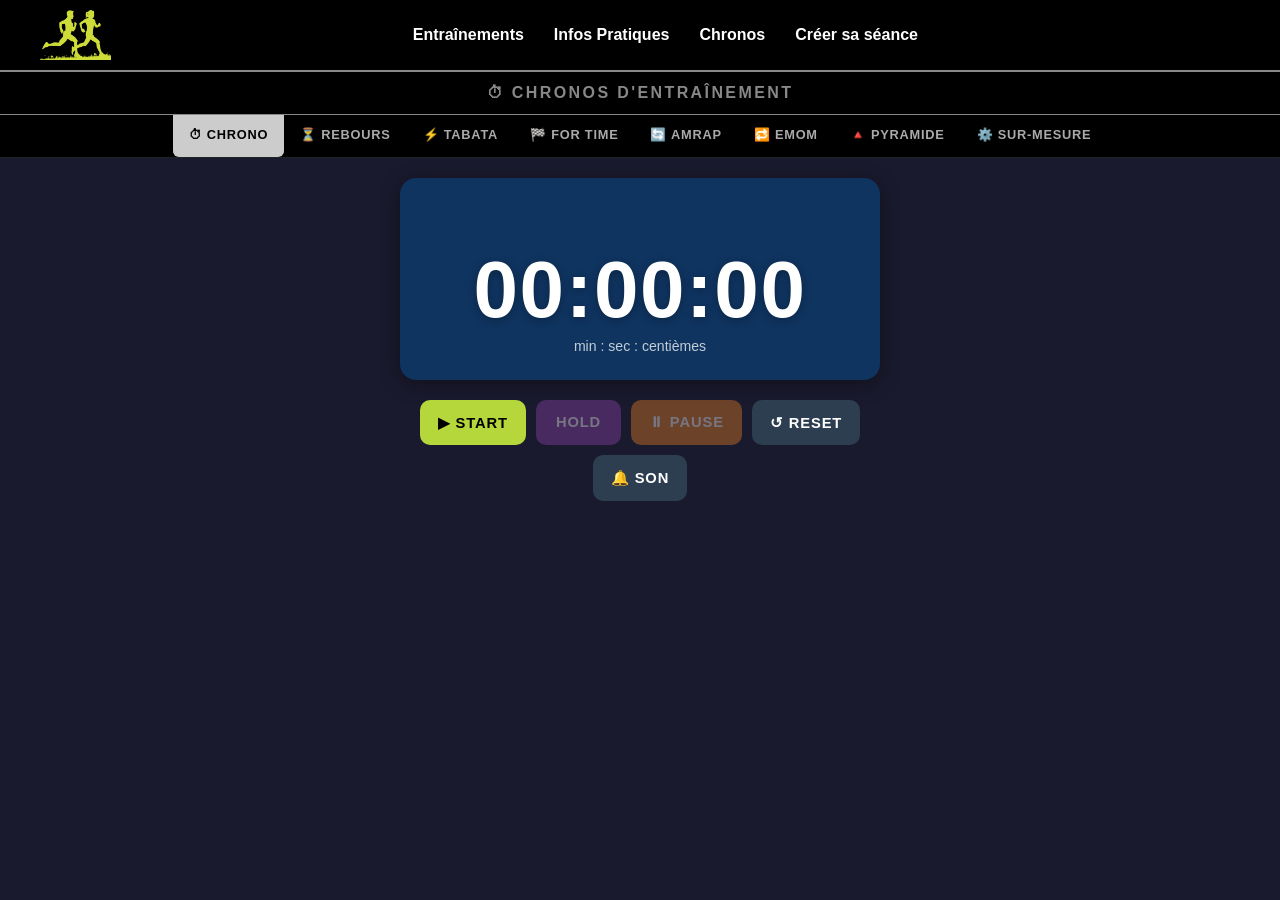
==== commit a482ec7e: "Add files via upload" ====
--- a/chrono.html
+++ b/chrono.html
@@ -24,44 +24,36 @@
         }
 
         body { background: var(--neutral-bg); color: var(--text-light); }
-        nav  { border-bottom: 2px solid var(--accent); }
+        nav  { border-bottom: 2px solid #888888; }
 
         /* ── Bandeau titre ── */
         .chrono-topbar {
             background: #000;
-            padding: 10px 20px;
+            padding: 12px 20px;
             display: flex;
             align-items: center;
             justify-content: center;
-            border-bottom: 1px solid #222;
-            position: relative;
+            border-bottom: 1px solid #888888;
         }
         .chrono-topbar h2 {
             font-size: 1em;
             font-weight: 700;
             letter-spacing: 0.15em;
             text-transform: uppercase;
-            color: var(--accent);
+            color: #888888;
             margin: 0;
             text-align: center;
         }
         .btn-mute {
-            position: absolute;
-            right: 16px;
-            background: #222;
-            border: 1px solid #444;
-            color: #fff;
-            border-radius: 50%;
-            width: 42px; height: 42px;
-            font-size: 1.2em;
-            cursor: pointer;
-            display: flex;
-            align-items: center;
-            justify-content: center;
-            transition: background 0.2s;
-        }
-        .btn-mute:hover { background: #333; }
-        .btn-mute.muted { background: #c0392b; border-color: #e74c3c; }
+            padding: 14px 18px; border: none; border-radius: 10px;
+            font-family: sans-serif; font-size: 0.92em; font-weight: 700;
+            letter-spacing: 0.06em; cursor: pointer;
+            transition: all 0.15s ease; text-transform: uppercase;
+            min-width: 85px; background: #2c3e50; color: #fff;
+            -webkit-tap-highlight-color: transparent;
+        }
+        .btn-mute:hover  { background: #1a252f; }
+        .btn-mute.muted  { background: #c0392b; color: #fff; }
 
         /* ── Onglets centrés ── */
         .chrono-tabs {
@@ -73,7 +65,7 @@
         }
         .chrono-tab {
             flex: 0 0 auto;
-            padding: 12px 14px;
+            padding: 12px 16px;
             background: none;
             border: none;
             color: var(--text-dim);
@@ -89,8 +81,9 @@
         }
         .chrono-tab.active {
             color: #000;
-            background: var(--accent);
-            border-bottom-color: var(--accent);
+            background: #cccccc;
+            border-bottom-color: #cccccc;
+            border-radius: 0px 0px 6px 6px; /* ← coins arrondis en bas */
         }
         .chrono-tab:hover { color: #fff; background: #1a1a1a; }
 
@@ -284,11 +277,16 @@
         .score-counter-row {
             display: flex; align-items: center;
             justify-content: space-between; gap: 12px;
-        }
+            margin-bottom: 10px;
+        }
+        .score-counter-row:last-child { margin-bottom: 0; }
         .score-label {
             font-size: 1em; font-weight: 700;
             color: var(--text-light); letter-spacing: 0.08em;
-            min-width: 100px;
+            flex: 1;
+        }
+        .score-right {
+            display: flex; align-items: center; gap: 8px;
         }
         .score-counters .stepper { flex-shrink: 0; }
         .score-counters .config-input {
@@ -306,7 +304,17 @@
             .btn-chrono        { padding: 12px 12px; font-size: 0.85em; min-width: 72px; }
             .config-row label  { font-size: 0.8em; min-width: 90px; }
         }
-    </style>
+    
+        .btn-raz {
+            background: #c0392b; border: none; color: #fff;
+            border-radius: 6px; padding: 0 12px;
+            height: 42px; min-width: 44px;
+            font-size: 0.75em; font-weight: 700; cursor: pointer;
+            letter-spacing: 0.05em; flex-shrink: 0;
+            transition: background 0.15s;
+        }
+        .btn-raz:hover { background: #96281b; }
+        </style>
 </head>
 <body>
 
@@ -316,23 +324,10 @@
             <a href="index.html"><img src="images/2090184-cddc39.png" alt="Logo"></a>
         </div>
         <ul>
-            <li>
-                <a href="#">Entraînements</a>
-                <ul class="submenu">
-                    <li><a href="index.html">Crosstraining - Renfo - Muscu</a></li>
-                    <li><a href="LL_pompes.html">S'améliorer au LL et pompes</a></li>
-                    <li><a href="course.html">Course à pied</a></li>
-                    <li><a href="velo.html">Vélo</a></li>
-                </ul>
-            </li>
-            <li>
-                <a href="#">Infos Pratiques</a>
-                <ul class="submenu">
-                    <li><a href="mode_emploi.html">Modes d'emploi</a></li>
-                    <li><a href="conseils.html">Conseils</a></li>
-                </ul>
-            </li>
-            <li><a href="chrono.html">⏱ Chronos</a></li>
+            <li><a href="index.html">Entraînements</a></li>
+            <li><a href="infos.html">Infos Pratiques</a></li>
+            <li><a href="chrono.html">Chronos</a></li>
+            <li><a href="seances_perso.html">Créer sa séance</a></li>
         </ul>
         <div class="nav-spacer"></div>
     </div>
@@ -340,7 +335,6 @@
 
 <div class="chrono-topbar">
     <h2>⏱ Chronos d'entraînement</h2>
-    <button class="btn-mute" id="btn-mute-global" onclick="toggleMute()" title="Son on/off">🔔</button>
 </div>
 
 <div class="chrono-tabs">
@@ -368,6 +362,7 @@
         <button class="btn-chrono btn-hold"  id="btn-simple-hold"  onclick="simpleHold()"  disabled>Hold</button>
         <button class="btn-chrono btn-pause" id="btn-simple-pause" onclick="simplePause()" disabled>⏸ Pause</button>
         <button class="btn-chrono btn-reset" onclick="simpleReset()">↺ Reset</button>
+        <button class="btn-chrono btn-mute" id="btn-mute-s" onclick="toggleMute('btn-mute-s')">🔔 Son</button>
     </div>
 </div>
 
@@ -398,14 +393,12 @@
         <div class="phase-label" id="countdown-label">PRÊT</div>
         <div class="chrono-time" id="countdown-time">10:00</div>
         <div class="chrono-sub" id="countdown-sub"></div>
-        <div class="progress-bar-wrap">
-            <div class="progress-bar-fill" id="countdown-bar" style="width:100%"></div>
-        </div>
     </div>
     <div class="chrono-controls">
         <button class="btn-chrono btn-start" id="btn-cd-start" onclick="countdownStart()">▶ Start</button>
         <button class="btn-chrono btn-pause" id="btn-cd-pause" onclick="countdownPause()" disabled>⏸ Pause</button>
         <button class="btn-chrono btn-reset" onclick="countdownReset()">↺ Reset</button>
+        <button class="btn-chrono btn-mute" id="btn-mute-cd" onclick="toggleMute('btn-mute-cd')">🔔 Son</button>
     </div>
 </div>
 
@@ -449,12 +442,12 @@
         <div class="chrono-time small" id="tabata-time">20</div>
         <div class="chrono-sub" id="tabata-sub"></div>
         <div class="chrono-next" id="tabata-next"></div>
-        <div class="progress-bar-wrap"><div class="progress-bar-fill" id="tabata-bar" style="width:100%"></div></div>
     </div>
     <div class="chrono-controls">
         <button class="btn-chrono btn-start" id="btn-tab-start" onclick="tabataStart()">▶ Start</button>
         <button class="btn-chrono btn-pause" id="btn-tab-pause" onclick="tabataPause()" disabled>⏸ Pause</button>
         <button class="btn-chrono btn-reset" onclick="tabataReset()">↺ Reset</button>
+        <button class="btn-chrono btn-mute" id="btn-mute-tab" onclick="toggleMute('btn-mute-tab')">🔔 Son</button>
     </div>
 </div>
 
@@ -473,25 +466,28 @@
     <div class="score-counters">
         <div class="score-counter-row">
             <span class="score-label">🔁 ROUNDS</span>
-            <div class="stepper">
+            <div class="score-right"><div class="stepper">
                 <button class="btn-step" onclick="scoreStep('ft-rounds', -1)">−</button>
                 <input type="number" class="config-input" id="ft-rounds" value="0" min="0" max="999" readonly>
                 <button class="btn-step" onclick="scoreStep('ft-rounds', 1)">+</button>
             </div>
+            <button class="btn-raz" onclick="document.getElementById('ft-rounds').value=0">RaZ</button></div>
         </div>
         <div class="score-counter-row">
             <span class="score-label">💪 REPS</span>
-            <div class="stepper">
+            <div class="score-right"><div class="stepper">
                 <button class="btn-step" onclick="scoreStep('ft-reps', -1)">−</button>
                 <input type="number" class="config-input" id="ft-reps" value="0" min="0" max="9999" readonly>
                 <button class="btn-step" onclick="scoreStep('ft-reps', 1)">+</button>
             </div>
+            <button class="btn-raz" onclick="document.getElementById('ft-reps').value=0">RaZ</button></div>
         </div>
     </div>
     <div class="chrono-controls" style="margin-top:16px;">
         <button class="btn-chrono btn-start" id="btn-ft-start" onclick="fortimeStart()">▶ Start</button>
         <button class="btn-chrono btn-pause" id="btn-ft-pause" onclick="fortimePause()" disabled>⏸ Pause</button>
         <button class="btn-chrono btn-reset" onclick="fortimeReset()">↺ Reset</button>
+        <button class="btn-chrono btn-mute" id="btn-mute-ft" onclick="toggleMute('btn-mute-ft')">🔔 Son</button>
     </div>
 </div>
 
@@ -522,9 +518,6 @@
         <div class="phase-label" id="amrap-label">PRÊT</div>
         <div class="chrono-time" id="amrap-time">20:00</div>
         <div class="chrono-sub" id="amrap-sub"></div>
-        <div class="progress-bar-wrap">
-            <div class="progress-bar-fill" id="amrap-bar" style="width:100%"></div>
-        </div>
     </div>
     <p style="text-align:center; color:var(--text-dim); font-size:0.85em; font-style:italic; margin: 0 0 16px;">
         💡 Lance le décompte et note ton score au fur et à mesure
@@ -532,25 +525,28 @@
     <div class="score-counters">
         <div class="score-counter-row">
             <span class="score-label">🔁 ROUNDS</span>
-            <div class="stepper">
+            <div class="score-right"><div class="stepper">
                 <button class="btn-step" onclick="scoreStep('amrap-rounds', -1)">−</button>
                 <input type="number" class="config-input" id="amrap-rounds" value="0" min="0" max="999" readonly>
                 <button class="btn-step" onclick="scoreStep('amrap-rounds', 1)">+</button>
             </div>
+            <button class="btn-raz" onclick="document.getElementById('amrap-rounds').value=0">RaZ</button></div>
         </div>
         <div class="score-counter-row">
             <span class="score-label">💪 REPS</span>
-            <div class="stepper">
+            <div class="score-right"><div class="stepper">
                 <button class="btn-step" onclick="scoreStep('amrap-reps', -1)">−</button>
                 <input type="number" class="config-input" id="amrap-reps" value="0" min="0" max="9999" readonly>
                 <button class="btn-step" onclick="scoreStep('amrap-reps', 1)">+</button>
             </div>
+            <button class="btn-raz" onclick="document.getElementById('amrap-reps').value=0">RaZ</button></div>
         </div>
     </div>
     <div class="chrono-controls" style="margin-top:16px;">
         <button class="btn-chrono btn-start" id="btn-amrap-start" onclick="amrapStart()">▶ Start</button>
         <button class="btn-chrono btn-pause" id="btn-amrap-pause" onclick="amrapPause()" disabled>⏸ Pause</button>
         <button class="btn-chrono btn-reset" onclick="amrapReset()">↺ Reset</button>
+        <button class="btn-chrono btn-mute" id="btn-mute-am" onclick="toggleMute('btn-mute-am')">🔔 Son</button>
     </div>
 </div>
 
@@ -582,12 +578,12 @@
         <div class="chrono-time small" id="emom-time">60</div>
         <div class="chrono-sub" id="emom-sub">Dans la minute, effectuez les exercices prévus</div>
         <div class="chrono-next" id="emom-next"></div>
-        <div class="progress-bar-wrap"><div class="progress-bar-fill" id="emom-bar" style="width:100%"></div></div>
     </div>
     <div class="chrono-controls">
         <button class="btn-chrono btn-start" id="btn-emom-start" onclick="emomStart()">▶ Start</button>
         <button class="btn-chrono btn-pause" id="btn-emom-pause" onclick="emomPause()" disabled>⏸ Pause</button>
         <button class="btn-chrono btn-reset" onclick="emomReset()">↺ Reset</button>
+        <button class="btn-chrono btn-mute" id="btn-mute-em" onclick="toggleMute('btn-mute-em')">🔔 Son</button>
     </div>
 </div>
 
@@ -634,12 +630,12 @@
         <div class="chrono-time small" id="pyramide-time">30</div>
         <div class="chrono-sub" id="pyramide-sub"></div>
         <div class="chrono-next" id="pyramide-next"></div>
-        <div class="progress-bar-wrap"><div class="progress-bar-fill" id="pyramide-bar" style="width:100%"></div></div>
     </div>
     <div class="chrono-controls">
         <button class="btn-chrono btn-start" id="btn-pyr-start" onclick="pyramideStart()">▶ Start</button>
         <button class="btn-chrono btn-pause" id="btn-pyr-pause" onclick="pyramidePause()" disabled>⏸ Pause</button>
         <button class="btn-chrono btn-reset" onclick="pyramideReset()">↺ Reset</button>
+        <button class="btn-chrono btn-mute" id="btn-mute-pyr" onclick="toggleMute('btn-mute-pyr')">🔔 Son</button>
     </div>
 </div>
 
@@ -671,12 +667,12 @@
         <div class="chrono-time small" id="surmesure-time">--</div>
         <div class="chrono-sub" id="surmesure-sub"></div>
         <div class="chrono-next" id="surmesure-next"></div>
-        <div class="progress-bar-wrap"><div class="progress-bar-fill" id="surmesure-bar" style="width:100%"></div></div>
     </div>
     <div class="chrono-controls">
         <button class="btn-chrono btn-start" id="btn-seq-start" onclick="seqStart()">▶ Start</button>
         <button class="btn-chrono btn-pause" id="btn-seq-pause" onclick="seqPause()" disabled>⏸ Pause</button>
         <button class="btn-chrono btn-reset" onclick="seqReset()">↺ Reset</button>
+        <button class="btn-chrono btn-mute" id="btn-mute-seq" onclick="toggleMute('btn-mute-seq')">🔔 Son</button>
     </div>
 </div>
 
@@ -713,9 +709,15 @@
 
 function toggleMute() {
     isMuted = !isMuted;
-    var btn = document.getElementById('btn-mute-global');
-    btn.textContent = isMuted ? '🔕' : '🔔';
-    btn.classList.toggle('muted', isMuted);
+    var ids = ['btn-mute-s','btn-mute-cd','btn-mute-tab','btn-mute-ft',
+               'btn-mute-am','btn-mute-em','btn-mute-pyr','btn-mute-seq'];
+    ids.forEach(function(id) {
+        var btn = document.getElementById(id);
+        if (btn) {
+            btn.textContent = isMuted ? '🔕 Son' : '🔔 Son';
+            btn.classList.toggle('muted', isMuted);
+        }
+    });
 }
 
 function pad(n) { return n < 10 ? '0' + n : '' + n; }
@@ -861,9 +863,8 @@
             return;
         }
         var secLeft = Math.ceil(cdMs/1000);
-        if (secLeft<=3) { bipCountdown(); setPhaseStyle(document.getElementById('countdown-display'),'countdown'); document.getElementById('countdown-label').textContent = secLeft+'...'; }
+        if (secLeft<=3) { bipCountdown(); }
         document.getElementById('countdown-time').textContent = pad(Math.floor(cdMs/60000))+':'+pad(Math.floor((cdMs%60000)/1000));
-        document.getElementById('countdown-bar').style.width = ((cdMs/cdTotal)*100)+'%';
     }, 100);
 }
 
@@ -883,7 +884,6 @@
     var s=parseInt(document.getElementById('cd-sec').value)||0;
     document.getElementById('countdown-time').textContent = pad(m)+':'+pad(s);
     document.getElementById('countdown-label').textContent = 'PRÊT';
-    document.getElementById('countdown-bar').style.width = '100%';
     document.getElementById('btn-cd-start').disabled = false;
     document.getElementById('btn-cd-pause').disabled = true;
     setBtnActive('btn-cd-pause', false);
@@ -913,8 +913,9 @@
     document.getElementById('btn-tab-pause').disabled=false;
     tabInterval = setInterval(function() {
         tabSec--;
-        if (tabSec<=3 && tabSec>0) { bipCountdown(); setPhaseStyle(document.getElementById('tabata-display'),'countdown'); document.getElementById('tabata-label').textContent=tabSec+'...'; document.getElementById('tabata-time').textContent=tabSec; }
-        else if (tabSec<=0) { tabNextPhase(); }
+        if (tabSec<=3 && tabSec>0) { bipCountdown(); document.getElementById('tabata-time').textContent=tabSec; }
+        else if (tabSec===0) { document.getElementById('tabata-time').textContent='0'; }
+        else if (tabSec<0)   { tabSec=0; tabNextPhase(); }
         else { tabataRender(); }
     }, 1000);
 }
@@ -955,7 +956,6 @@
     document.getElementById('tabata-sub').textContent='Round '+tabCurRound+' / '+tabTotRounds;
     var nextLbl=tabPhase==='travail'?'Pause':'Travail (Round '+Math.min(tabCurRound+1,tabTotRounds)+')';
     document.getElementById('tabata-next').textContent='Prochain : '+nextLbl;
-    document.getElementById('tabata-bar').style.width=((tabSec/tabTotalSec)*100)+'%';
 }
 
 function tabataPause() {
@@ -974,7 +974,6 @@
     document.getElementById('tabata-time').textContent=fmtSec(parseInt(document.getElementById('tab-work').value)||20);
     document.getElementById('tabata-sub').textContent='';
     document.getElementById('tabata-next').textContent='';
-    document.getElementById('tabata-bar').style.width='100%';
     document.getElementById('tab-cur').textContent='0';
     document.getElementById('tab-tot').textContent=document.getElementById('tab-rounds').value||8;
     document.getElementById('btn-tab-start').disabled=false;
@@ -1062,6 +1061,7 @@
     document.getElementById('btn-amrap-start').disabled = true;
     document.getElementById('btn-amrap-pause').disabled = false;
     var last = Date.now();
+    var lastSecShown = -1;
     amrapInterval = setInterval(function() {
         var now = Date.now(); amrapMs -= (now - last); last = now;
         if (amrapMs <= 0) {
@@ -1071,7 +1071,6 @@
             var r = document.getElementById('amrap-rounds').value;
             var rp = document.getElementById('amrap-reps').value;
             document.getElementById('amrap-sub').textContent   = 'Score : ' + r + ' rounds + ' + rp + ' reps';
-            document.getElementById('amrap-bar').style.width   = '0%';
             setPhaseStyle(document.getElementById('amrap-display'), 'repos');
             bipFin();
             document.getElementById('btn-amrap-start').disabled = false;
@@ -1079,16 +1078,15 @@
             return;
         }
         var secLeft = Math.ceil(amrapMs / 1000);
-        if (secLeft <= 3) {
+        // Bip une seule fois par seconde pendant le countdown
+        if (secLeft <= 3 && secLeft !== lastSecShown) {
             bipCountdown();
-            setPhaseStyle(document.getElementById('amrap-display'), 'countdown');
-            document.getElementById('amrap-label').textContent = secLeft + '...';
+            lastSecShown = secLeft;
         }
         var mm = Math.floor(amrapMs / 60000);
         var ss = Math.floor((amrapMs % 60000) / 1000);
         document.getElementById('amrap-time').textContent = pad(mm) + ':' + pad(ss);
         document.getElementById('amrap-sub').textContent  = 'Rounds : ' + document.getElementById('amrap-rounds').value + '  |  Reps : ' + document.getElementById('amrap-reps').value;
-        document.getElementById('amrap-bar').style.width  = ((amrapMs / amrapTotal) * 100) + '%';
     }, 100);
 }
 
@@ -1109,7 +1107,6 @@
     document.getElementById('amrap-time').textContent  = pad(m) + ':' + pad(s);
     document.getElementById('amrap-label').textContent = 'PRÊT';
     document.getElementById('amrap-sub').textContent   = '';
-    document.getElementById('amrap-bar').style.width   = '100%';
     document.getElementById('amrap-rounds').value = 0;
     document.getElementById('amrap-reps').value   = 0;
     document.getElementById('btn-amrap-start').disabled = false;
@@ -1146,11 +1143,12 @@
         emomSec--;
         if (emomSec <= 3 && emomSec > 0) {
             bipCountdown();
-            setPhaseStyle(document.getElementById('emom-display'), 'countdown');
-            document.getElementById('emom-label').textContent  = emomSec + '...';
-            document.getElementById('emom-time').textContent   = emomSec;
+            document.getElementById('emom-time').textContent    = emomSec;
             document.getElementById('emom-sec-val').textContent = emomSec;
-        } else if (emomSec <= 0) {
+        } else if (emomSec === 0) {
+            document.getElementById('emom-time').textContent    = '0';
+            document.getElementById('emom-sec-val').textContent = '0';
+        } else if (emomSec < 0) {
             // Nouvelle minute
             if (emomCurMin >= emomTotMin) {
                 emomFinish();
@@ -1177,7 +1175,6 @@
     document.getElementById('emom-next').textContent = minLeft > 0
         ? 'Prochaine minute dans ' + emomSec + 's — ' + minLeft + ' minute(s) restante(s)'
         : '🏁 Dernière minute !';
-    document.getElementById('emom-bar').style.width = ((emomSec / 60) * 100) + '%';
 }
 
 function emomFinish() {
@@ -1186,7 +1183,6 @@
     document.getElementById('emom-time').textContent    = '0';
     document.getElementById('emom-sub').textContent     = emomTotMin + ' minutes complétées !';
     document.getElementById('emom-next').textContent    = '';
-    document.getElementById('emom-bar').style.width     = '0%';
     setPhaseStyle(document.getElementById('emom-display'), 'repos');
     bipFin();
     document.getElementById('btn-emom-start').disabled = false;
@@ -1210,7 +1206,6 @@
     document.getElementById('emom-time').textContent    = '60';
     document.getElementById('emom-sub').textContent     = 'Dans la minute, effectuez les exercices prévus';
     document.getElementById('emom-next').textContent    = '';
-    document.getElementById('emom-bar').style.width     = '100%';
     document.getElementById('emom-cur').textContent     = '0';
     document.getElementById('emom-tot').textContent     = tot;
     document.getElementById('emom-sec-val').textContent = '60';
@@ -1252,8 +1247,9 @@
     document.getElementById('btn-pyr-pause').disabled=false;
     pyrInterval=setInterval(function() {
         pyrSec--;
-        if (pyrSec<=3&&pyrSec>0) { bipCountdown(); setPhaseStyle(document.getElementById('pyramide-display'),'countdown'); document.getElementById('pyramide-label').textContent=pyrSec+'...'; document.getElementById('pyramide-time').textContent=pyrSec; }
-        else if (pyrSec<=0) { pyrIdx++; if(pyrIdx>=pyrSeq.length){pyrFinish();}else{pyrAdvance();} }
+        if (pyrSec<=3&&pyrSec>0) { bipCountdown(); document.getElementById('pyramide-time').textContent=pyrSec; }
+        else if (pyrSec===0) { document.getElementById('pyramide-time').textContent='0'; }
+        else if (pyrSec<0)   { pyrSec=0; pyrIdx++; if(pyrIdx>=pyrSeq.length){pyrFinish();}else{pyrAdvance();} }
         else { pyrRender(); }
     },1000);
 }
@@ -1275,7 +1271,6 @@
     document.getElementById('pyr-cur').textContent=wd;
     var next=pyrSeq[pyrIdx+1];
     document.getElementById('pyramide-next').textContent=next?('Prochain : '+(next.phase==='travail'?'Travail':'Pause')):'🏁 Dernière phase !';
-    document.getElementById('pyramide-bar').style.width=((pyrSec/pyrTotalSec)*100)+'%';
 }
 
 function pyrFinish() {
@@ -1284,7 +1279,6 @@
     document.getElementById('pyramide-time').textContent='0';
     document.getElementById('pyramide-sub').textContent='Pyramide complétée !';
     document.getElementById('pyramide-next').textContent='';
-    document.getElementById('pyramide-bar').style.width='0%';
     setPhaseStyle(document.getElementById('pyramide-display'),'repos');
     bipFin();
     document.getElementById('btn-pyr-start').disabled=false;
@@ -1307,7 +1301,6 @@
     document.getElementById('pyramide-time').textContent=fmtSec(parseInt(document.getElementById('pyr-work').value)||30);
     document.getElementById('pyramide-sub').textContent='';
     document.getElementById('pyramide-next').textContent='';
-    document.getElementById('pyramide-bar').style.width='100%';
     document.getElementById('pyr-cur').textContent='0';
     document.getElementById('btn-pyr-start').disabled=false;
     document.getElementById('btn-pyr-pause').disabled=true;
@@ -1350,7 +1343,15 @@
 function stepSeq(id,delta) {
     var li=document.getElementById(id);
     var input=li.querySelector('input');
-    input.value=Math.max(1,Math.min(3600,(parseInt(input.value)||30)+delta));
+    var val=parseInt(input.value)||30;
+    var absDelta=Math.abs(delta);
+    var newVal;
+    if (absDelta>1 && absDelta%5===0) {
+        newVal = delta>0 ? Math.ceil((val+1)/absDelta)*absDelta : Math.floor((val-1)/absDelta)*absDelta;
+    } else {
+        newVal = val+delta;
+    }
+    input.value=Math.max(1,Math.min(3600,newVal));
 }
 
 function updateSeqStyle(sel) {
@@ -1387,9 +1388,10 @@
     document.getElementById('btn-seq-pause').disabled=false;
     seqInterval=setInterval(function(){
         seqSec--;
-        if(seqSec<=3&&seqSec>0){bipCountdown();setPhaseStyle(document.getElementById('surmesure-display'),'countdown');document.getElementById('surmesure-label').textContent=seqSec+'...';document.getElementById('surmesure-time').textContent=seqSec;}
-        else if(seqSec<=0){
-            seqCur++;
+        if(seqSec<=3&&seqSec>0){ bipCountdown(); document.getElementById('surmesure-time').textContent=seqSec; }
+        else if(seqSec===0){ document.getElementById('surmesure-time').textContent='0'; }
+        else if(seqSec<0){
+            seqSec=0; seqCur++;
             if(seqCur>=seqItems.length){
                 if(seqRepCur<seqRepeat){seqRepCur++;seqCur=0;seqAdvance();}else{seqFinish();}
             } else {seqAdvance();}
@@ -1420,7 +1422,6 @@
     if(next){document.getElementById('surmesure-next').textContent='Prochain : '+(nxtLbl[next.type]||next.type)+' ('+fmtSec(next.sec)+')';}
     else if(seqRepCur<seqRepeat){document.getElementById('surmesure-next').textContent='Prochain : Répétition '+(seqRepCur+1)+' / '+seqRepeat;}
     else{document.getElementById('surmesure-next').textContent='🏁 Dernière phase !';}
-    document.getElementById('surmesure-bar').style.width=((seqSec/seqTotalSec)*100)+'%';
 }
 
 function seqFinish() {
@@ -1429,7 +1430,6 @@
     document.getElementById('surmesure-time').textContent='0';
     document.getElementById('surmesure-sub').textContent='Séquence complétée !';
     document.getElementById('surmesure-next').textContent='';
-    document.getElementById('surmesure-bar').style.width='0%';
     setPhaseStyle(document.getElementById('surmesure-display'),'repos');
     bipFin();
     document.getElementById('btn-seq-start').disabled=false;
@@ -1452,7 +1452,6 @@
     document.getElementById('surmesure-time').textContent='--';
     document.getElementById('surmesure-sub').textContent='';
     document.getElementById('surmesure-next').textContent='';
-    document.getElementById('surmesure-bar').style.width='100%';
     document.getElementById('seq-cur').textContent='0';
     document.getElementById('seq-rep').textContent='0';
     document.getElementById('btn-seq-start').disabled=false;
--- a/style.css
+++ b/style.css
@@ -1,269 +1,722 @@
-/* --- Base et Typographie --- */
-body {
-    font-family: sans-serif;
-    margin: 0;
-    padding: 0;
-    background-color: #f4f7f6;
-    color: #333;
-}
-
-/* --- Navigation --- */
-nav {
-    background-color: #000;
-    color: white;
-}
-
-.nav-container {
-    display: flex;
-    align-items: center; 
-    justify-content: space-between; 
-    padding: 0 40px;
-    max-width: 1200px;
-    margin: auto;
-}
-
-/* Style du Logo */
-.logo img {
-    height: 50px; 
-    width: auto;
-    display: block;
-    padding: 10px 0;
-}
-
-nav ul {
-    list-style: none;
-    margin: 0;
-    padding: 0;
-    display: flex;
-    flex-direction: row; /* Force l'alignement horizontal */
-    flex-wrap: nowrap;   /* Empêche le retour à la ligne */
-    justify-content: center; 
-    flex-grow: 1; 
-}
-
-
-
-.nav-spacer {
-    width: 20px; 
-}
-
-nav ul li {
-    position: relative;
-}
-
-nav ul li a {
-    display: block;
-    color: white;
-    text-decoration: none;
-    padding: 20px 15px; /* On réduit de 25px à 15px pour gagner de la place */
-    font-weight: bold;
-    transition: background 0.3s;
-    white-space: nowrap; /* Empêche un mot long de se couper en deux */
-}
-
-nav ul li a:hover {
-    background-color: #333;
-}
-
-.submenu {
-    display: none;
-    position: absolute;
-    top: 100%;
-    left: 0;
-    background-color: #d1d1d1;
-    min-width: 200px;
-    z-index: 1000;
-    box-shadow: 0 4px 8px rgba(0,0,0,0.1);
-}
-
-.submenu li a {
-    color: #000;
-    padding: 15px;
-    border-bottom: 1px solid #bbb;
-}
-
-.submenu li a:hover {
-    background-color: #bbb;
-}
-
-nav ul li:hover .submenu {
-    display: block;
-}
-
-/* --- Liens externes --- */
-.external-links {
-    padding: 10px 40px; 
-    font-size: 0.8em;
-    font-style: italic;
-    text-align: right; 
-}
-
-.external-links a {
-    text-decoration: none;
-    color: #666;
-    margin-left: 15px;
-    transition: color 0.3s;
-}
-
-.external-links a:hover {
-    color: #000;
-    text-decoration: underline;
-}
-
-/* --- Mise en page --- */
-main {
-    padding: 40px;
-    max-width: 1200px;
-    margin: auto;
-}
-
-.filter-bar {
-    display: flex;
-    gap: 10px;
-    margin-bottom: 30px;
-    flex-wrap: wrap;
-}
-
-.filter-bar select {
-    padding: 10px;
-    border-radius: 5px;
-    border: 1px solid #ccc;
-    background: white;
-}
-
-/* --- Grille et Cartes --- */
-.card-grid {
-    display: grid;
-    grid-template-columns: repeat(auto-fill, minmax(280px, 1fr));
-    gap: 20px;
-}
-
-.card {
-    background: white;
-    border-radius: 10px;
-    padding: 20px;
-    box-shadow: 0 4px 6px rgba(0,0,0,0.1);
-    display: flex;
-    flex-direction: column;
-    justify-content: space-between;
-    border-top: 5px solid #333; /* Bordure par défaut */
-}
-
-.card h3 { margin: 10px 0; color: #000; }
-.card-desc { font-size: 0.95em; line-height: 1.4; margin-bottom: 15px; }
-
-/* --- Couleurs par Type de Séance --- */
-
-/* EMOM - Or */
-.card-emom { border-top-color: #d4af37; background: #fffdf5; }
-.card-emom h3 { color: #b8962e; }
-.card-emom .btn-full { background-color: #d4af37; color: #000; }
-.card-emom .btn-full:hover { background-color: #b8962e; }
-
-/* TABATA - ORANGE */
-.card-tabata { border-top-color: #fb8c00; background: #fffaf0; }
-.card-tabata h3 { color: #e65100; }
-.card-tabata .btn-full { background-color: #fb8c00; color: #fff; }
-.card-tabata .btn-full:hover { background-color: #ef6c00; }
-
-/* AMRAP - Rouge */
-.card-amrap { border-top-color: #e53935; background: #fff8f8; }
-.card-amrap h3 { color: #c62828; }
-.card-amrap .btn-full { background-color: #e53935; color: #fff; }
-
-/* FOR TIME - Bleu profond */
-.card-for-time { border-top-color: #1a237e; background: #f5f6ff; }
-.card-for-time h3 { color: #1a237e; }
-.card-for-time .btn-full { background-color: #1a237e; color: #fff; }
-
-/* HYROX - Vert émeraude */
-.card-hyrox { border-top-color: #00695c; background: #f2fdfb; }
-.card-hyrox h3 { color: #004d40; }
-.card-hyrox .btn-full { background-color: #00695c; color: #fff; }
-
-/* MUSCU - Gris anthracite */
-.card-muscu { border-top-color: #424242; background: #f9f9f9; }
-.card-muscu h3 { color: #212121; }
-.card-muscu .btn-full { background-color: #424242; color: #fff; }
-
-/* CARDIO FRACTIONNE - Gris anthracite */
-.card-cardio { border-top-color: #000; background: #f9f9f9; }
-.card-cardio h3 { color: #212121; }
-.card-cardio .btn-full { background-color: #000; color: #fff; }
-
-/* --- Tags --- */
-.tag {
-    display: inline-block;
-    padding: 5px 12px;
-    border-radius: 15px;
-    font-size: 0.75em;
-    font-weight: bold;
-    text-transform: uppercase;
-    margin-right: 5px;
-    margin-bottom: 5px;
-}
-
-.tag-material { background-color: #e1f5fe; color: #01579b; }
-.tag-body { background-color: #e8f5e9; color: #1b5e20; }
-.tag-time { background-color: #fff3e0; color: #e65100; } /* Orange pour le temps */
-
-/* Badges de niveau */
-.tag-facile { background-color: #fff; color: #2e7d32; } /* Vert */
-.tag-moyen { background-color: #fff; color: #ef6c00; }  /* Orange */
-.tag-intense { background-color: #fff; color: #c62828; } /* Rouge */
-
-/* --- Bouton Unique --- */
-.btn-full {
-    display: block;
-    width: 100%;
-    padding: 12px 0;
-    background-color: #000;
-    color: #fff;
-    text-align: center;
-    text-decoration: none;
-    border-radius: 6px;
-    font-weight: bold;
-    box-sizing: border-box;
-    transition: background 0.3s ease;
-}
-
-.btn-full:hover {
-    background-color: #444;
-}
-
-/* --- Bouton Retour en haut --- */
-#backToTop {
-    display: none; 
-    position: fixed; 
-    bottom: 20px; 
-    right: 30px; 
-    z-index: 99; 
-    border: none; 
-    background-color: #000; 
-    color: white; 
-    cursor: pointer; 
-    padding: 15px; 
-    border-radius: 50%;
-    font-size: 20px;
-    font-weight: bold;
-    width: 50px;
-    height: 50px;
-    box-shadow: 0 4px 8px rgba(0,0,0,0.3);
-}
-
-#backToTop:hover {
-    background-color: #333;
-}
-
-/* --- Responsive et Impression --- */
-@media (max-width: 768px) {
-    .nav-container { flex-direction: column; }
-    .nav-spacer { display: none; }
-    nav ul { flex-direction: column; }
-    .submenu { position: static; width: 100%; }
-}
-
-@media print {
-    nav, .filter-bar, .btn-full, .external-links, #backToTop { display: none !important; }
-    .card { box-shadow: none; border: 1px solid #000; }
-}+/* --- Base et Typographie --- */
+body {
+    font-family: sans-serif;
+    margin: 0;
+    padding: 0;
+    background-color: #f4f7f6;
+    color: #333;
+}
+
+/* --- Navigation --- */
+nav {
+    background-color: #000;
+    color: white;
+    border-bottom: 2px solid #888888;
+}
+
+.nav-container {
+    display: flex;
+    align-items: center; 
+    justify-content: space-between; 
+    padding: 0 40px;
+    max-width: 1200px;
+    margin: auto;
+}
+
+/* Style du Logo */
+.logo img {
+    height: 50px; 
+    width: auto;
+    display: block;
+    padding: 10px 0;
+}
+
+nav ul {
+    list-style: none;
+    margin: 0;
+    padding: 0;
+    display: flex;
+    flex-direction: row; /* Force l'alignement horizontal */
+    flex-wrap: nowrap;   /* Empêche le retour à la ligne */
+    justify-content: center; 
+    flex-grow: 1; 
+}
+
+
+
+.nav-spacer {
+    width: 20px; 
+}
+
+nav ul li {
+    position: relative;
+}
+
+nav ul li a {
+    display: block;
+    color: white;
+    text-decoration: none;
+    padding: 20px 15px; /* On réduit de 25px à 15px pour gagner de la place */
+    font-weight: bold;
+    transition: background 0.3s;
+    white-space: nowrap; /* Empêche un mot long de se couper en deux */
+}
+
+nav ul li a:hover {
+    background-color: #333;
+}
+
+.submenu {
+    display: none;
+    position: absolute;
+    top: 100%;
+    left: 0;
+    background-color: #d1d1d1;
+    min-width: 200px;
+    z-index: 1000;
+    box-shadow: 0 4px 8px rgba(0,0,0,0.1);
+}
+
+.submenu li a {
+    color: #000;
+    padding: 15px;
+    border-bottom: 1px solid #bbb;
+}
+
+.submenu li a:hover {
+    background-color: #bbb;
+}
+
+nav ul li:hover .submenu {
+    display: block;
+}
+
+/* --- Liens externes --- */
+.external-links {
+    padding: 10px 40px; 
+    font-size: 0.8em;
+    font-style: italic;
+    text-align: right; 
+}
+
+.external-links a {
+    text-decoration: none;
+    color: #666;
+    margin-left: 15px;
+    transition: color 0.3s;
+}
+
+.external-links a:hover {
+    color: #000;
+    text-decoration: underline;
+}
+
+/* --- Mise en page --- */
+main {
+    padding: 40px;
+    max-width: 1200px;
+    margin: auto;
+}
+
+main h1, main h2 {
+    text-align: center;
+}
+
+.filter-bar {
+    display: flex;
+    gap: 10px;
+    margin-bottom: 30px;
+    flex-wrap: wrap;
+    justify-content: center;
+}
+
+.filter-bar select {
+    padding: 10px;
+    border-radius: 5px;
+    border: 1px solid #ccc;
+    background: white;
+}
+
+/* --- Grille et Cartes --- */
+.card-grid {
+    display: grid;
+    grid-template-columns: repeat(auto-fill, minmax(280px, 1fr));
+    gap: 20px;
+}
+
+.card {
+    background: white;
+    border-radius: 10px;
+    padding: 20px;
+    box-shadow: 0 4px 6px rgba(0,0,0,0.1);
+    display: flex;
+    flex-direction: column;
+    justify-content: space-between;
+    border-top: 5px solid #333; /* Bordure par défaut */
+}
+
+.card h3 { margin: 10px 0; color: #000; }
+.card-desc { font-size: 0.95em; line-height: 1.4; margin-bottom: 15px; }
+
+/* --- Couleurs par Type de Séance --- */
+
+/* EMOM - Or */
+.card-emom { border-top-color: #d4af37; background: #fffdf5; }
+.card-emom h3 { color: #b8962e; }
+.card-emom .btn-full { background-color: #d4af37; color: #000; }
+.card-emom .btn-full:hover { background-color: #b8962e; }
+
+/* TABATA - ORANGE */
+.card-tabata { border-top-color: #fb8c00; background: #fffaf0; }
+.card-tabata h3 { color: #e65100; }
+.card-tabata .btn-full { background-color: #fb8c00; color: #fff; }
+.card-tabata .btn-full:hover { background-color: #ef6c00; }
+
+/* AMRAP - Rouge */
+.card-amrap { border-top-color: #e53935; background: #fff8f8; }
+.card-amrap h3 { color: #c62828; }
+.card-amrap .btn-full { background-color: #e53935; color: #fff; }
+
+/* FOR TIME - Bleu profond */
+.card-for-time { border-top-color: #1a237e; background: #f5f6ff; }
+.card-for-time h3 { color: #1a237e; }
+.card-for-time .btn-full { background-color: #1a237e; color: #fff; }
+
+/* HYROX - Vert émeraude */
+.card-hyrox { border-top-color: #00695c; background: #f2fdfb; }
+.card-hyrox h3 { color: #004d40; }
+.card-hyrox .btn-full { background-color: #00695c; color: #fff; }
+
+/* MUSCU - Gris anthracite */
+.card-muscu { border-top-color: #424242; background: #f9f9f9; }
+.card-muscu h3 { color: #212121; }
+.card-muscu .btn-full { background-color: #424242; color: #fff; }
+
+/* CARDIO FRACTIONNE - Gris anthracite */
+.card-cardio { border-top-color: #000; background: #f9f9f9; }
+.card-cardio h3 { color: #212121; }
+.card-cardio .btn-full { background-color: #000; color: #fff; }
+
+/* --- Tags --- */
+.tag {
+    display: inline-block;
+    padding: 5px 12px;
+    border-radius: 15px;
+    font-size: 0.75em;
+    font-weight: bold;
+    text-transform: uppercase;
+    margin-right: 5px;
+    margin-bottom: 5px;
+}
+
+.tag-material { background-color: #e1f5fe; color: #01579b; }
+.tag-body { background-color: #e8f5e9; color: #1b5e20; }
+.tag-time { background-color: #fff3e0; color: #e65100; } /* Orange pour le temps */
+
+/* Badges de niveau */
+.tag-facile { background-color: #fff; color: #2e7d32; } /* Vert */
+.tag-moyen { background-color: #fff; color: #ef6c00; }  /* Orange */
+.tag-intense { background-color: #fff; color: #c62828; } /* Rouge */
+
+/* --- Bouton Unique --- */
+.btn-full {
+    display: block;
+    width: 100%;
+    padding: 12px 0;
+    background-color: #000;
+    color: #fff;
+    text-align: center;
+    text-decoration: none;
+    border-radius: 6px;
+    font-weight: bold;
+    box-sizing: border-box;
+    transition: background 0.3s ease;
+}
+
+.btn-full:hover {
+    background-color: #444;
+}
+
+/* --- Bouton Retour en haut --- */
+#backToTop {
+    display: none; 
+    position: fixed; 
+    bottom: 20px; 
+    right: 30px; 
+    z-index: 99; 
+    border: none; 
+    background-color: #000; 
+    color: white; 
+    cursor: pointer; 
+    padding: 15px; 
+    border-radius: 50%;
+    font-size: 20px;
+    font-weight: bold;
+    width: 50px;
+    height: 50px;
+    box-shadow: 0 4px 8px rgba(0,0,0,0.3);
+}
+
+#backToTop:hover {
+    background-color: #333;
+}
+
+/* --- Responsive et Impression --- */
+@media (max-width: 768px) {
+    .nav-container { flex-direction: column; }
+    .nav-spacer { display: none; }
+    nav ul { flex-direction: column; }
+    .submenu { position: static; width: 100%; }
+}
+
+@media print {
+    nav, .filter-bar, .btn-full, .external-links, #backToTop { display: none !important; }
+    .card { box-shadow: none; border: 1px solid #000; }
+}
+
+/* =============================================
+   MODALE SÉANCE
+   ============================================= */
+
+/* Overlay sombre derrière la modale */
+#modal-overlay {
+    display: none;
+    position: fixed;
+    inset: 0;
+    background: rgba(0, 0, 0, 0.75);
+    z-index: 1000;
+    backdrop-filter: blur(3px);
+    -webkit-backdrop-filter: blur(3px);
+    padding: 20px;
+    box-sizing: border-box;
+    overflow-y: auto;
+    align-items: flex-start;
+    justify-content: center;
+}
+
+#modal-overlay.open {
+    display: flex;
+}
+
+/* Boîte principale de la modale */
+#modal-box {
+    background: #fff;
+    border-radius: 12px;
+    width: 100%;
+    max-width: 640px;
+    margin: auto;
+    overflow: hidden;
+    box-shadow: 0 20px 60px rgba(0,0,0,0.4);
+    animation: modalIn 0.22s ease-out;
+    position: relative;
+}
+
+@keyframes modalIn {
+    from { opacity: 0; transform: translateY(20px) scale(0.97); }
+    to   { opacity: 1; transform: translateY(0) scale(1); }
+}
+
+/* Bandeau couleur en haut selon le type */
+#modal-header {
+    padding: 22px 24px 16px;
+    border-bottom: 1px solid #eee;
+}
+
+#modal-header h2 {
+    margin: 0 32px 10px 0;
+    font-size: 1.3em;
+    line-height: 1.2;
+    color: #000;
+    font-weight: 900;
+    text-transform: uppercase;
+    letter-spacing: 0.03em;
+}
+
+/* Badges dans la modale */
+.modal-badges {
+    display: flex;
+    flex-wrap: wrap;
+    gap: 6px;
+    margin-top: 8px;
+}
+
+.modal-badge {
+    display: inline-block;
+    padding: 4px 10px;
+    border-radius: 20px;
+    font-size: 0.72em;
+    font-weight: bold;
+    text-transform: uppercase;
+    letter-spacing: 0.05em;
+}
+
+.modal-badge-type   { background: #222; color: #fff; }
+.modal-badge-body   { background: #e8f5e9; color: #1b5e20; }
+.modal-badge-time   { background: #fff3e0; color: #e65100; }
+.modal-badge-mat    { background: #e1f5fe; color: #01579b; }
+.modal-badge-level-facile  { background: #e8f5e9; color: #2e7d32; }
+.modal-badge-level-moyen   { background: #fff8e1; color: #ef6c00; }
+.modal-badge-level-intense { background: #fce4ec; color: #c62828; }
+
+/* Corps de la modale */
+#modal-body {
+    padding: 20px 24px;
+}
+
+/* Bloc description principale */
+.modal-section-title {
+    font-size: 0.78em;
+    font-weight: 800;
+    text-transform: uppercase;
+    letter-spacing: 0.1em;
+    color: #888;
+    margin: 0 0 6px;
+}
+
+.modal-format-label {
+    font-size: 1.05em;
+    font-weight: 800;
+    color: #000;
+    margin: 0 0 10px;
+    text-transform: uppercase;
+    letter-spacing: 0.04em;
+}
+
+.modal-intro {
+    font-size: 0.92em;
+    color: #555;
+    margin: 0 0 8px;
+    font-style: italic;
+}
+
+.modal-exercises {
+    list-style: none;
+    padding: 0;
+    margin: 0 0 16px;
+}
+
+.modal-exercises li {
+    padding: 7px 0 7px 20px;
+    border-bottom: 1px solid #f0f0f0;
+    font-size: 0.95em;
+    color: #222;
+    position: relative;
+    line-height: 1.4;
+}
+
+.modal-exercises li:last-child {
+    border-bottom: none;
+}
+
+.modal-exercises li::before {
+    content: '▸';
+    position: absolute;
+    left: 0;
+    color: #aaa;
+    font-size: 0.8em;
+    top: 9px;
+}
+
+/* Bloc Version Scaled */
+.modal-scaled {
+    background: #f7f7f7;
+    border-radius: 8px;
+    padding: 14px 16px;
+    margin: 12px 0;
+}
+
+.modal-scaled .modal-section-title {
+    color: #666;
+    margin-bottom: 4px;
+}
+
+.modal-scaled .modal-exercises li {
+    border-bottom-color: #eaeaea;
+}
+
+.modal-scaled .modal-intro {
+    color: #666;
+}
+
+/* Bloc Conseil */
+.modal-conseil {
+    background: #fffbf0;
+    border-left: 4px solid #d4af37;
+    border-radius: 0 6px 6px 0;
+    padding: 10px 14px;
+    margin-top: 14px;
+    font-size: 0.88em;
+    color: #555;
+    font-style: italic;
+    line-height: 1.5;
+}
+
+.modal-conseil strong {
+    display: block;
+    font-size: 0.78em;
+    text-transform: uppercase;
+    letter-spacing: 0.08em;
+    color: #b8962e;
+    margin-bottom: 4px;
+    font-style: normal;
+}
+
+/* Couleur de l'accent selon le type */
+#modal-box.type-emom     { border-top: 5px solid #d4af37; }
+#modal-box.type-amrap    { border-top: 5px solid #e53935; }
+#modal-box.type-tabata   { border-top: 5px solid #fb8c00; }
+#modal-box.type-for-time { border-top: 5px solid #1a237e; }
+#modal-box.type-hyrox    { border-top: 5px solid #00695c; }
+#modal-box.type-muscu    { border-top: 5px solid #424242; }
+#modal-box.type-cardio   { border-top: 5px solid #000; }
+
+#modal-box.type-emom   .modal-badge-type { background: #d4af37; color: #000; }
+#modal-box.type-amrap  .modal-badge-type { background: #e53935; }
+#modal-box.type-tabata .modal-badge-type { background: #fb8c00; }
+#modal-box.type-for-time .modal-badge-type { background: #1a237e; }
+#modal-box.type-hyrox  .modal-badge-type { background: #00695c; }
+#modal-box.type-muscu  .modal-badge-type { background: #424242; }
+#modal-box.type-cardio .modal-badge-type { background: #000; }
+
+/* Bouton fermer */
+#modal-close {
+    position: absolute;
+    top: 14px;
+    right: 14px;
+    background: #f0f0f0;
+    border: none;
+    border-radius: 50%;
+    width: 34px;
+    height: 34px;
+    font-size: 18px;
+    cursor: pointer;
+    display: flex;
+    align-items: center;
+    justify-content: center;
+    color: #555;
+    transition: background 0.2s;
+    line-height: 1;
+    z-index: 10;
+}
+
+#modal-close:hover { background: #ddd; color: #000; }
+
+/* Pied de modale */
+#modal-footer {
+    padding: 14px 24px 20px;
+    border-top: 1px solid #eee;
+    text-align: center;
+}
+
+#modal-footer .btn-modal-close {
+    display: inline-block;
+    padding: 10px 28px;
+    background: #000;
+    color: #fff;
+    border: none;
+    border-radius: 6px;
+    font-weight: bold;
+    font-size: 0.9em;
+    cursor: pointer;
+    transition: background 0.2s;
+    letter-spacing: 0.05em;
+}
+
+#modal-footer .btn-modal-close:hover { background: #333; }
+
+/* Bouton charger dans créer sa séance */
+.btn-modal-charger {
+    display: inline-block;
+    padding: 10px 20px;
+    background: #1a237e;
+    color: #fff;
+    border: none;
+    border-radius: 6px;
+    font-weight: bold;
+    font-size: 0.9em;
+    cursor: pointer;
+    transition: background 0.2s;
+    letter-spacing: 0.05em;
+    margin-bottom: 10px;
+    width: 100%;
+}
+.btn-modal-charger:hover { background: #283593; }
+
+/* =============================================
+   BANDEAU EBOOK EN BAS DE PAGE
+   ============================================= */
+.ebook-banner {
+    background: #111;
+    color: #fff;
+    text-align: center;
+    padding: 22px 20px;
+    margin-top: 40px;
+}
+
+.ebook-banner p {
+    margin: 0 0 10px;
+    font-size: 0.95em;
+    color: #ccc;
+}
+
+.ebook-banner strong {
+    color: #fff;
+    display: block;
+    font-size: 1.05em;
+    margin-bottom: 4px;
+}
+
+.ebook-banner a.btn-ebook {
+    display: inline-block;
+    background: #b6d73c;
+    color: #000;
+    font-weight: bold;
+    padding: 11px 28px;
+    border-radius: 6px;
+    text-decoration: none;
+    font-size: 0.9em;
+    letter-spacing: 0.05em;
+    transition: background 0.2s;
+}
+
+.ebook-banner a.btn-ebook:hover { background: #a0c030; }
+
+/* =============================================
+   RESPONSIVE MODALE
+   ============================================= */
+@media (max-width: 600px) {
+    #modal-overlay {
+        padding: 0;
+        align-items: flex-end;
+    }
+    #modal-box {
+        border-radius: 16px 16px 0 0;
+        max-width: 100%;
+        margin: 0;
+        max-height: 92vh;
+        overflow-y: auto;
+        animation: modalInMobile 0.25s ease-out;
+    }
+    @keyframes modalInMobile {
+        from { opacity: 0; transform: translateY(40px); }
+        to   { opacity: 1; transform: translateY(0); }
+    }
+    #modal-header h2 { font-size: 1.1em; }
+}
+/* =============================================
+   RUN TEMPO — SÉLECTEUR DE NIVEAU
+   ============================================= */
+
+.run-tempo-selector {
+    margin-bottom: 14px;
+}
+
+.niveau-buttons {
+    display: flex;
+    flex-wrap: wrap;
+    gap: 7px;
+    margin-top: 6px;
+}
+
+.btn-niveau {
+    width: 38px;
+    height: 38px;
+    border-radius: 50%;
+    border: 2px solid #ccc;
+    background: #f5f5f5;
+    font-weight: bold;
+    font-size: 0.9em;
+    cursor: pointer;
+    transition: all 0.15s ease;
+    color: #555;
+    display: flex;
+    align-items: center;
+    justify-content: center;
+}
+
+.btn-niveau:hover {
+    border-color: #000;
+    background: #eee;
+    color: #000;
+}
+
+.btn-niveau.active {
+    background: #000;
+    border-color: #000;
+    color: #fff;
+    transform: scale(1.1);
+}
+
+.type-cardio .btn-niveau.active {
+    background: #000;
+    border-color: #000;
+}
+
+/* Liste des phases */
+.run-tempo-list {
+    margin: 8px 0 0 !important;
+}
+
+.run-tempo-list li {
+    display: flex;
+    justify-content: space-between;
+    align-items: center;
+    padding: 6px 10px 6px 20px !important;
+    gap: 10px;
+}
+
+.run-tempo-list li::before {
+    content: '' !important;
+}
+
+.run-min {
+    font-size: 0.82em;
+    color: #888;
+    white-space: nowrap;
+    min-width: 70px;
+}
+
+.run-speed {
+    font-size: 0.92em;
+    font-weight: 600;
+    text-align: right;
+}
+
+.run-effort {
+    background: #fff8e1;
+    border-bottom-color: #ffe082 !important;
+}
+
+.run-effort .run-speed {
+    color: #e65100;
+}
+
+.run-recup {
+    background: #f1f8e9;
+    border-bottom-color: #dcedc8 !important;
+}
+
+.run-recup .run-speed {
+    color: #558b2f;
+    font-style: italic;
+    font-weight: 400;
+}
+
+/* =============================================
+   CONSEILS — BLOCS DE CONTENU MODALE
+   ============================================= */
+
+.conseil-texte p {
+    font-size: 0.93em;
+    line-height: 1.6;
+    color: #333;
+    margin: 0 0 8px;
+}
+
+.conseil-texte p:empty {
+    display: none;
+}
+
+.conseil-media {
+    margin-bottom: 4px;
+}
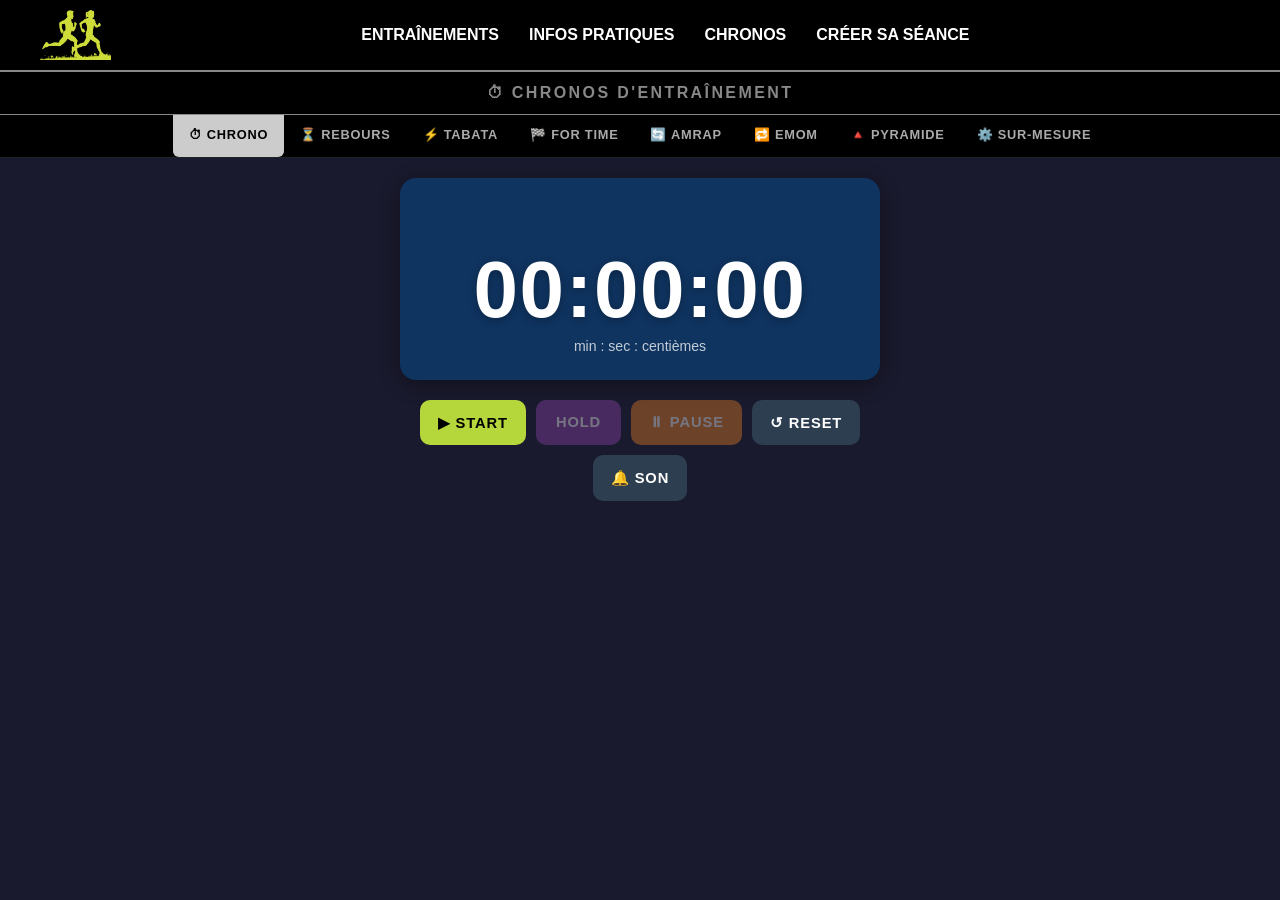
==== commit 272ec883: "Add files via upload" ====
--- a/chrono.html
+++ b/chrono.html
@@ -324,10 +324,10 @@
             <a href="index.html"><img src="images/2090184-cddc39.png" alt="Logo"></a>
         </div>
         <ul>
-            <li><a href="index.html">Entraînements</a></li>
-            <li><a href="infos.html">Infos Pratiques</a></li>
-            <li><a href="chrono.html">Chronos</a></li>
-            <li><a href="seances_perso.html">Créer sa séance</a></li>
+            <li><a href="index.html">ENTRAÎNEMENTS</a></li>
+            <li><a href="infos.html">INFOS PRATIQUES</a></li>
+            <li><a href="chrono.html">CHRONOS</a></li>
+            <li><a href="seances_perso.html">CRÉER SA SÉANCE</a></li>
         </ul>
         <div class="nav-spacer"></div>
     </div>
--- a/style.css
+++ b/style.css
@@ -3,7 +3,7 @@
     font-family: sans-serif;
     margin: 0;
     padding: 0;
-    background-color: #f4f7f6;
+    background-color: #a9a9aa;
     color: #333;
 }
 
@@ -113,7 +113,7 @@
 
 /* --- Mise en page --- */
 main {
-    padding: 40px;
+    padding: 5px;
     max-width: 1200px;
     margin: auto;
 }
@@ -127,7 +127,7 @@
     gap: 10px;
     margin-bottom: 30px;
     flex-wrap: wrap;
-    justify-content: center;
+    
 }
 
 .filter-bar select {
@@ -182,15 +182,16 @@
 .card-for-time h3 { color: #1a237e; }
 .card-for-time .btn-full { background-color: #1a237e; color: #fff; }
 
-/* HYROX - Vert émeraude */
-.card-hyrox { border-top-color: #00695c; background: #f2fdfb; }
-.card-hyrox h3 { color: #004d40; }
-.card-hyrox .btn-full { background-color: #00695c; color: #fff; }
-
-/* MUSCU - Gris anthracite */
-.card-muscu { border-top-color: #424242; background: #f9f9f9; }
+/* HYBRID - Vert émeraude */
+.card-hybrid { border-top-color: #00695c; background: #f2fdfb; }
+.card-hybrid h3 { color: #004d40; }
+.card-hybrid .btn-full { background-color: #00695c; color: #fff; }
+
+/* MUSCU - parme */
+.card-muscu { border-top-color: #7fa5fa; background: #f9f9f9; }
 .card-muscu h3 { color: #212121; }
-.card-muscu .btn-full { background-color: #424242; color: #fff; }
+.card-muscu .btn-full { background-color: #7fa5fa; color: #000; }
+.card-muscu .btn-full:hover { background-color: #5789fa; }
 
 /* CARDIO FRACTIONNE - Gris anthracite */
 .card-cardio { border-top-color: #000; background: #f9f9f9; }
@@ -222,6 +223,7 @@
 .btn-full {
     display: block;
     width: 100%;
+    border: none;
     padding: 12px 0;
     background-color: #000;
     color: #fff;
@@ -263,9 +265,33 @@
 
 /* --- Responsive et Impression --- */
 @media (max-width: 768px) {
-    .nav-container { flex-direction: column; }
+    .nav-container {
+        flex-direction: row;
+        flex-wrap: wrap;
+        padding: 0 10px;
+        justify-content: center;
+    }
+    .logo { padding: 6px 0; }
     .nav-spacer { display: none; }
-    nav ul { flex-direction: column; }
+    nav ul {
+        flex-direction: row;
+        flex-wrap: wrap;
+        justify-content: center;
+        width: 100%;
+        padding: 4px 0;
+    }
+    nav ul li {
+        flex: 0 0 50%;
+        text-align: center;
+        border-top: 1px solid #222;
+    }
+    nav ul li a {
+        padding: 12px 8px;
+        font-size: 0.82em;
+        justify-content: center;
+        display: flex;
+        align-items: center;
+    }
     .submenu { position: static; width: 100%; }
 }
 
@@ -466,16 +492,16 @@
 #modal-box.type-amrap    { border-top: 5px solid #e53935; }
 #modal-box.type-tabata   { border-top: 5px solid #fb8c00; }
 #modal-box.type-for-time { border-top: 5px solid #1a237e; }
-#modal-box.type-hyrox    { border-top: 5px solid #00695c; }
-#modal-box.type-muscu    { border-top: 5px solid #424242; }
+#modal-box.type-hybrid    { border-top: 5px solid #00695c; }
+#modal-box.type-muscu    { border-top: 5px solid #7fa5fa; }
 #modal-box.type-cardio   { border-top: 5px solid #000; }
 
 #modal-box.type-emom   .modal-badge-type { background: #d4af37; color: #000; }
 #modal-box.type-amrap  .modal-badge-type { background: #e53935; }
 #modal-box.type-tabata .modal-badge-type { background: #fb8c00; }
 #modal-box.type-for-time .modal-badge-type { background: #1a237e; }
-#modal-box.type-hyrox  .modal-badge-type { background: #00695c; }
-#modal-box.type-muscu  .modal-badge-type { background: #424242; }
+#modal-box.type-hybrid  .modal-badge-type { background: #00695c; }
+#modal-box.type-muscu  .modal-badge-type { background: #7fa5fa; }
 #modal-box.type-cardio .modal-badge-type { background: #000; }
 
 /* Bouton fermer */
@@ -720,3 +746,18 @@
 .conseil-media {
     margin-bottom: 4px;
 }
+
+/* =============================================
+   BOUTON FAVORI
+   ============================================= */
+.btn-favori {
+    background: none;
+    border: none;
+    font-size: 1.2em;
+    cursor: pointer;
+    padding: 2px 4px;
+    line-height: 1;
+    flex-shrink: 0;
+    transition: transform 0.15s;
+}
+.btn-favori:hover { transform: scale(1.3); }
